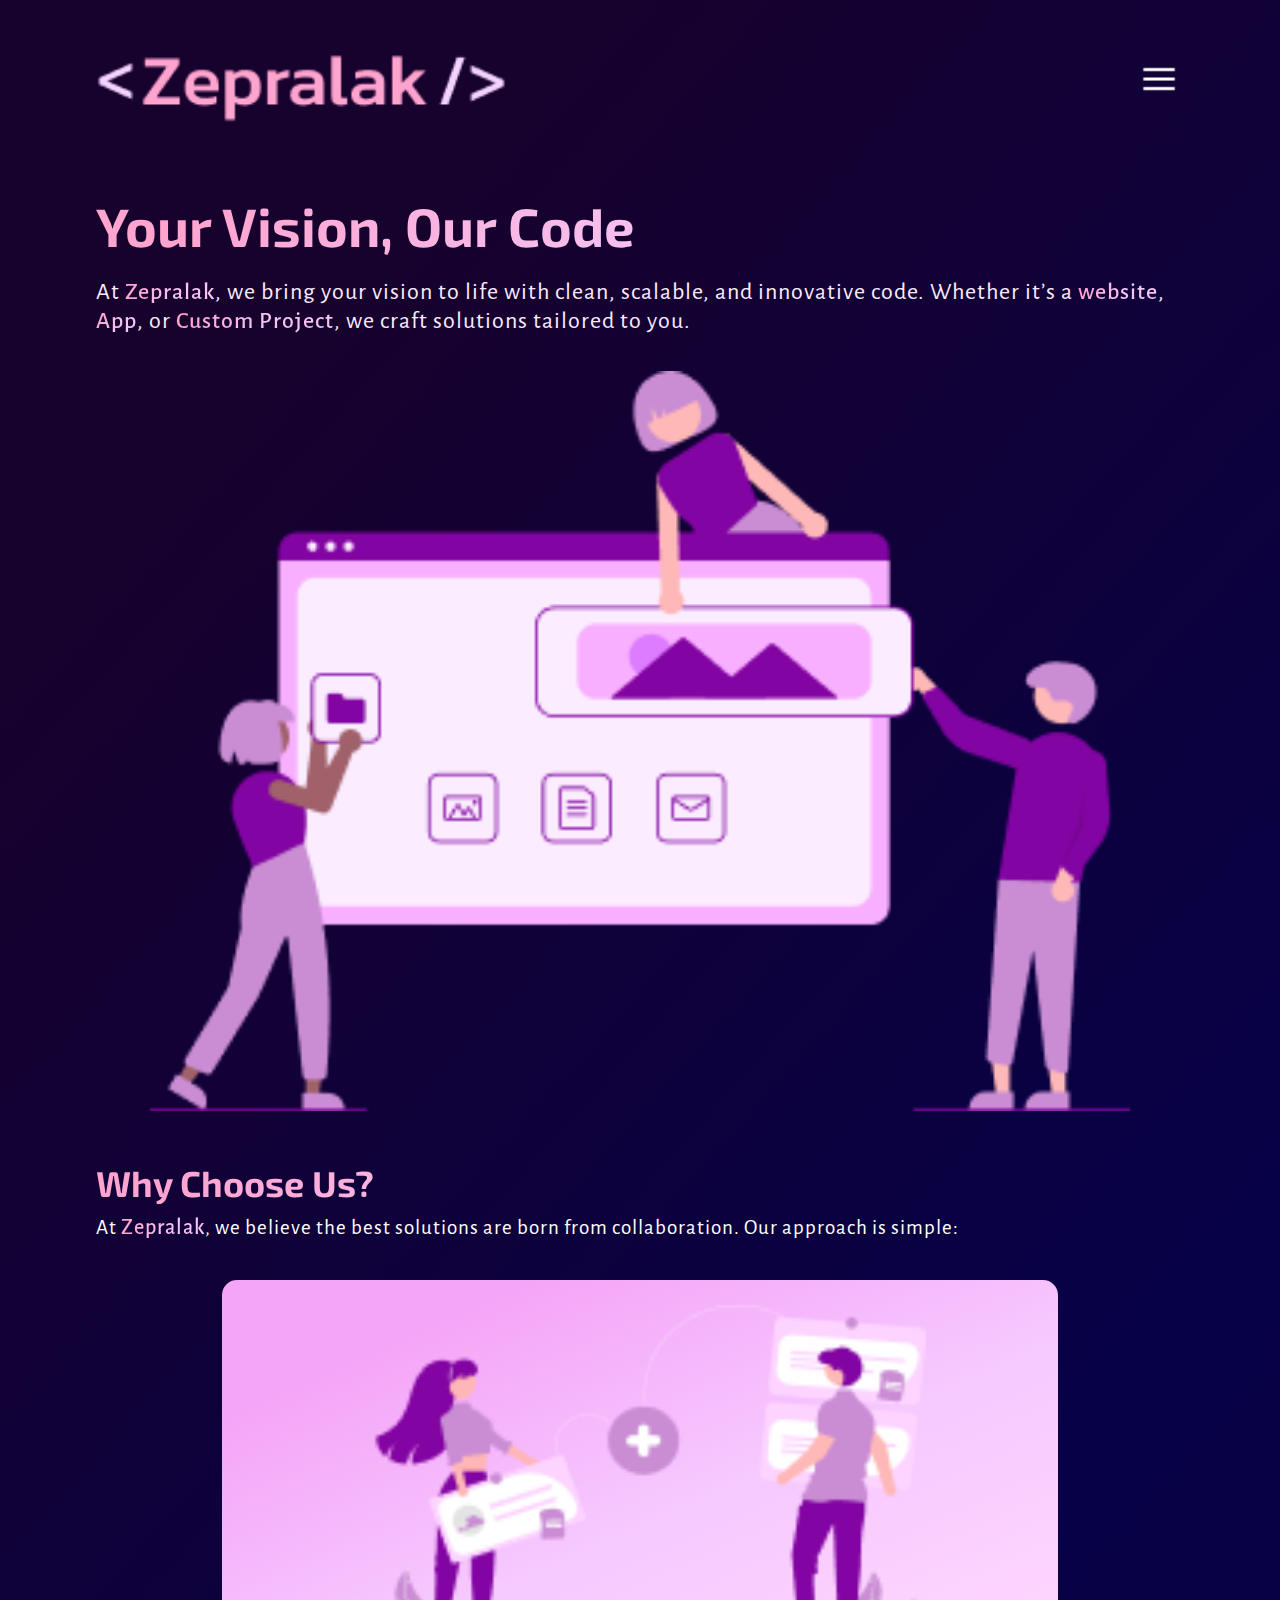
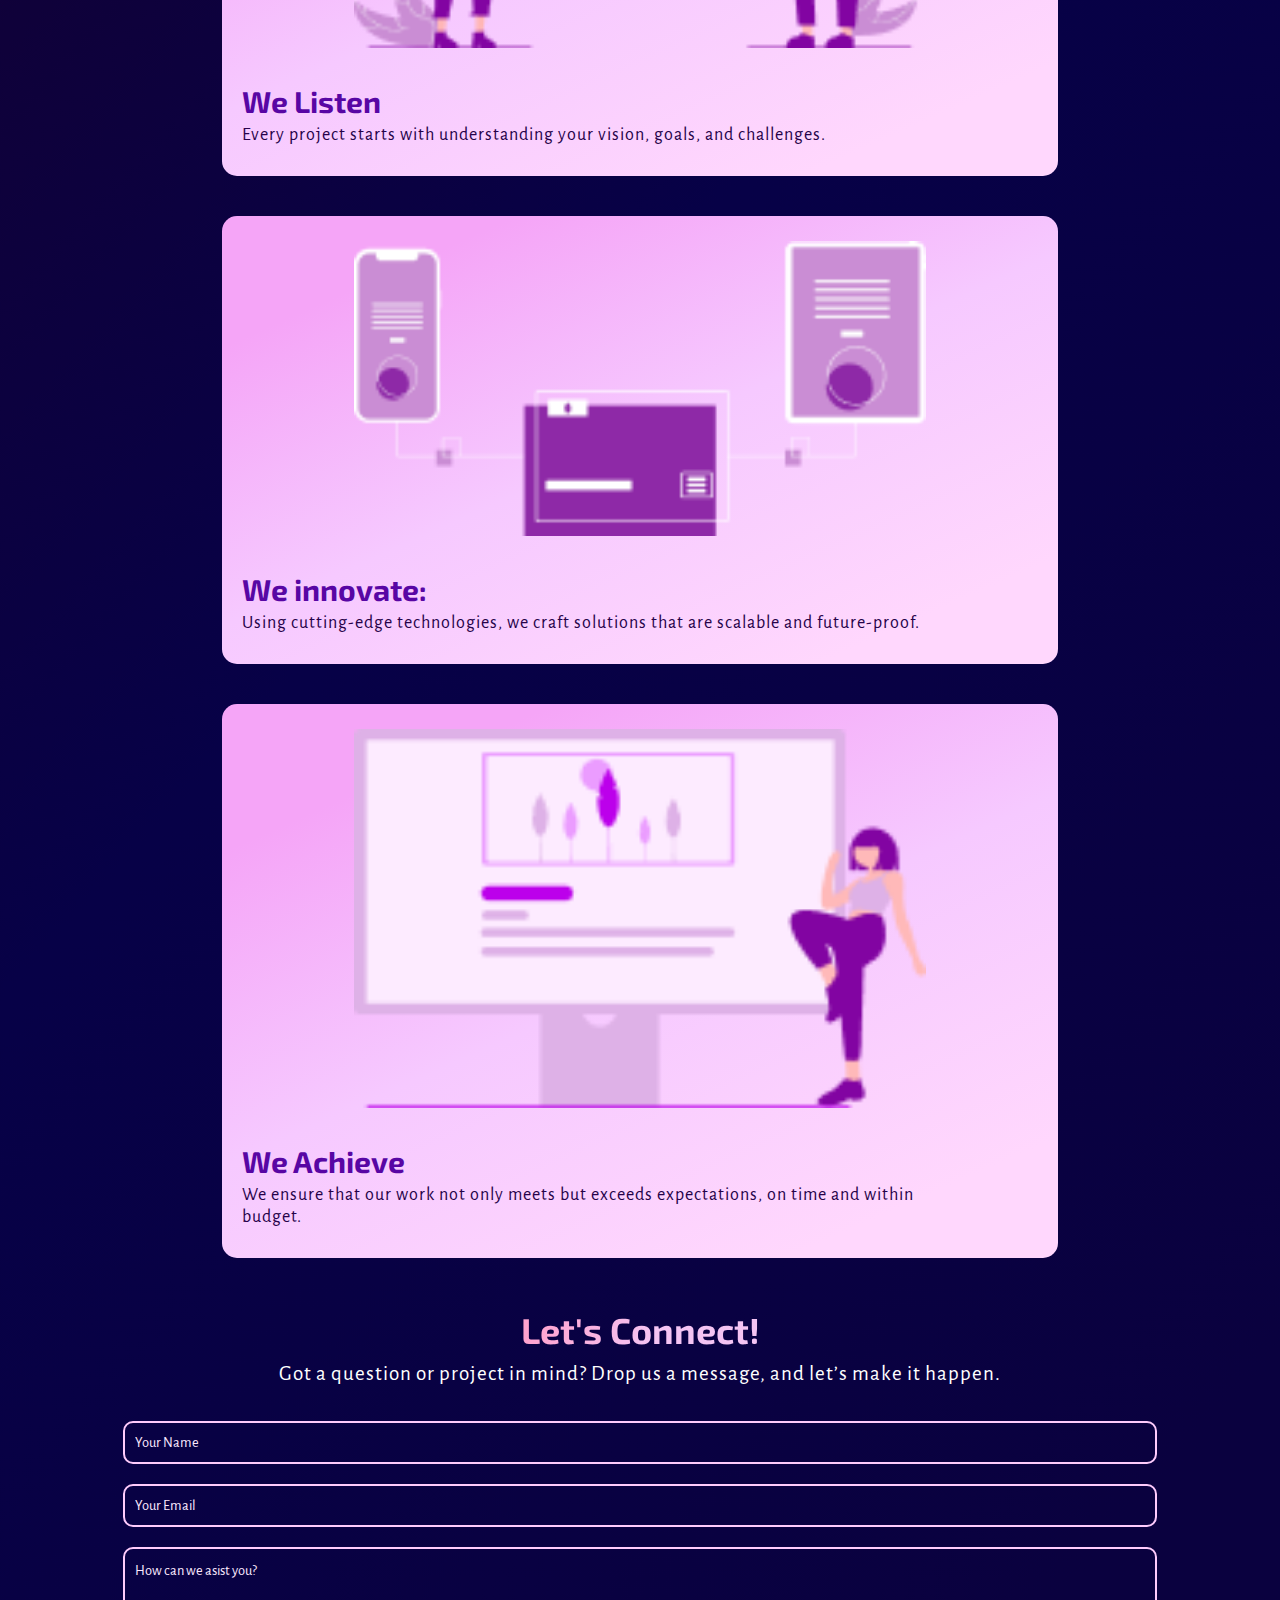
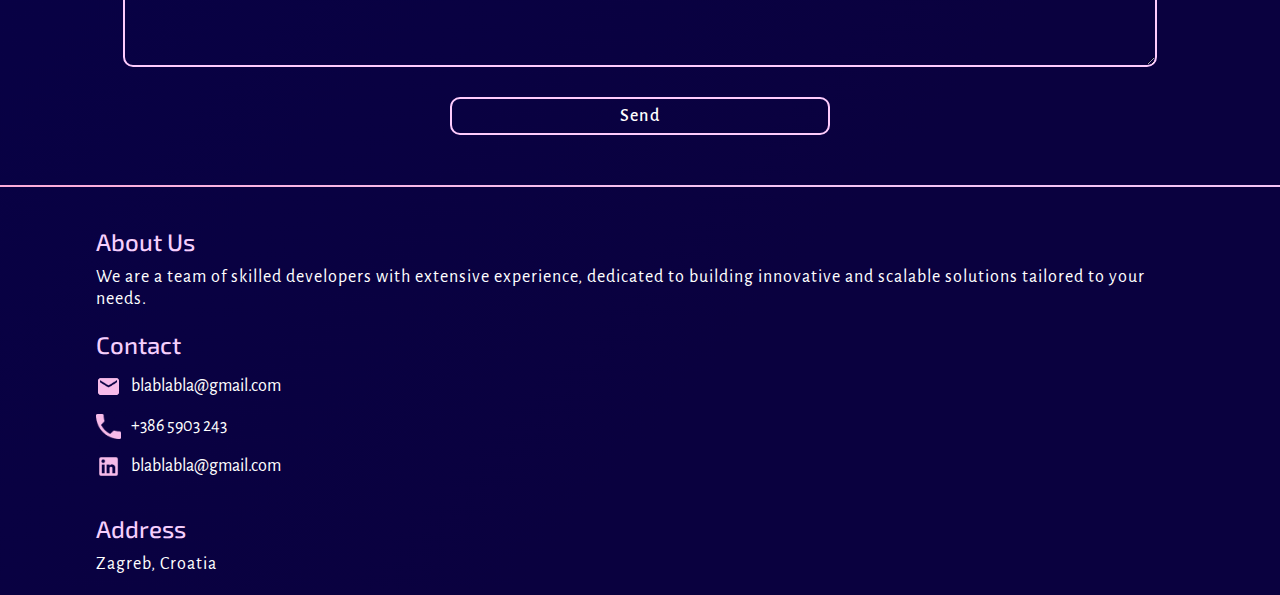
==== index.html @ a65e4dcd "first commit" ====
<html lang="en">
  <head>
    <meta charset="UTF-8" />
    <meta name="viewport" content="width=device-width, initial-scale=1.0" />
    <link rel="preconnect" href="https://fonts.googleapis.com" />
    <link rel="preconnect" href="https://fonts.gstatic.com" crossorigin />
    <link
      href="https://fonts.googleapis.com/css2?family=Alegreya+Sans:ital,wght@0,100;0,300;0,400;0,500;0,700;0,800;0,900;1,100;1,300;1,400;1,500;1,700;1,800;1,900&family=Exo+2:ital,wght@0,100..900;1,100..900&display=swap"
      rel="stylesheet"
    />
    <link rel="stylesheet" href="styles.css" />
    <title>Zepralak</title>
  </head>
  <body>
    <header>
      <nav>
        <div class="smaller-screen-nav">
          <img src="logo/logo.png" alt="" class="logo" />
          <button id="menu-burger-icon">
            <img
              src="Icone/iconamoon_menu-burger-horizontal.png"
              alt="menu icon"
            />
          </button>
        </div>
        <div class="wider-screen-nav" style="display: none">
          <img src="logo/logo.png" alt="logo of the website, word Zepralak" />
          <a href="">Home</a>
          <a href="">Services</a>
          <a href="">About us</a>
          <a href="">Contact</a>
          <button>Contact Us</button>
        </div>
      </nav>
    </header>
    <main>
      <section class="welcome-section">
        <div class="welcome-section-text">
          <h1>Your Vision, Our Code</h1>
          <p>
            At <span class="keyword-zepralak">Zepralak</span>, we bring your
            vision to life with clean, scalable, and innovative code. Whether
            it’s a <span class="welcome-section-keywords">website</span>,
            <span class="welcome-section-keywords">App</span>, or
            <span class="welcome-section-keywords">Custom Project</span>, we
            craft solutions tailored to you.
          </p>
        </div>
        <img
          src="Icone/undraw_building-websites_k2zp 1.png"
          alt="illustration of building website, and collab"
        />
      </section>
      <section class="why-us-wrapper">
        <div class="why-us-intro">
          <h2>Why Choose Us?</h2>
          <p>
            At <span class="keyword-zepralak">Zepralak</span>, we believe the
            best solutions are born from collaboration. Our approach is simple:
          </p>
        </div>
        <div class="why-us-features">
          <img
            src="Icone/undraw_collaborators_rgw4 3.png"
            alt="collaboration illustration"
          />
          <h3>We Listen</h3>
          <p>
            Every project starts with understanding your vision, goals, and
            challenges.
          </p>
        </div>
        <div class="why-us-features">
          <img
            src="Icone/undraw_online-transactions_8chx 2.png"
            alt="collaboration illustration"
          />
          <h3>We innovate:</h3>
          <p>
            Using cutting-edge technologies, we craft solutions that are
            scalable and future-proof.
          </p>
        </div>
        <div class="why-us-features">
          <img
            src="Icone/undraw_personal-website_kz7a 1.png"
            alt="collaboration illustration"
          />
          <h3>We Achieve</h3>
          <p>
            We ensure that our work not only meets but exceeds expectations, on
            time and within budget.
          </p>
        </div>
      </section>
      <section class="contact-form-wrapper">
        <h2>Let's Connect!</h2>
        <p>
          Got a question or project in mind? Drop us a message, and let’s make
          it happen.
        </p>
        <form action="">
          <div class="contact-inputs">
            <input type="text" placeholder="Your Name" />
            <input type="text" placeholder="Your Email" />
          </div>
          <textarea
            name=""
            id=""
            placeholder="How can we asist you?"
          ></textarea>
          <button>Send</button>
        </form>
      </section>
      <hr />
    </main>
    <footer>
      <div class="footer-wrappers">
        <h3 class="footer-title">About Us</h3>
        <p>
          We are a team of skilled developers with extensive experience,
          dedicated to building innovative and scalable solutions tailored to
          your needs.
        </p>
      </div>
      <div class="footer-wrappers">
        <h4 class="footer-title">Contact</h4>
        <div class="contact-footer-wraps">
          <img src="Icone/Email.png" alt="postmail icon" />
          <a href="mailto:windoftrade2910@gmail.com">blablabla@gmail.com</a>
        </div>
        <div class="contact-footer-wraps">
          <img src="Icone/Vector.png" alt="phone icon" />
          <a href="tel:+385955694957">+386 5903 243</a>
        </div>
        <div class="contact-footer-wraps">
          <img src="Icone/mdi_linkedin.png" alt="linkedin icon" />
          <a href="https://villajure.com/">blablabla@gmail.com</a>
        </div>
      </div>
      <div class="footer-wrappers">
        <h4 class="footer-title">Address</h4>
        <p>Zagreb, Croatia</p>
      </div>
    </footer>
  </body>
</html>
---- styles.css ----
:root {
  --font-titles: "Exo 2", serif;
  --font-paragraphs: "Alegreya Sans", serif;
  --color-paragraph: #fceaff;
  --color-lighter-gradient: linear-gradient(
    295deg,
    rgba(244, 196, 243, 1) 44%,
    rgba(255, 163, 207, 1) 92%
  );
  --body-background-gradient: linear-gradient(
    312deg,
    rgba(10, 1, 63, 1) 16%,
    rgba(7, 1, 71, 1) 50%,
    rgba(23, 1, 45, 1) 87%
  );
}

* {
  margin: 0;
  font-size: 12px;
}

body {
  background: var(--body-background-gradient);
  width: 100%;
  min-height: 100%;
  margin: 0;
  font-family: var(--font-paragraphs);
  color: white;
  display: flex;
  flex-direction: column;
  align-items: center;
  justify-content: center;
}

header {
  width: 100%;
  align-items: center;
  justify-content: center;
}

nav {
  width: 100%;
  display: flex;
  flex-direction: row;
  align-items: center;
  justify-content: center;
}

.smaller-screen-nav {
  width: 85%;
  display: flex;
  flex-direction: row;
  align-items: center;
  justify-content: space-between;
  margin: 25px 10px 25px 10px;
}

.logo {
  width: 40%;
  height: auto;
}

#menu-burger-icon {
  background-color: transparent;
  border: none;
  width: 50px;
}

#menu-burger-icon img {
  width: 100%;
  height: 100%;
}

main {
  width: 85%;
  display: flex;
  flex-direction: column;
  align-items: center;
  justify-content: center;
}

.welcome-section {
  width: 100%;
  display: flex;
  flex-direction: column;
  align-items: center;
  justify-content: center;
}

.welcome-section-text {
  margin-block: 15px;
}

h1 {
  font-family: var(--font-titles);
  font-size: 4.5rem;
  background: var(--color-lighter-gradient);
  -webkit-background-clip: text; /* Clip the background to the text */
  -webkit-text-fill-color: transparent; /* Make the text transparent to show the background */
  background-clip: text; /* Fallback for non-webkit browsers */
  margin-block: 20px;
}

p {
  font-family: var(--font-paragraphs);
  letter-spacing: 1px;
  font-size: 1.75rem;
  color: var(--font-paragraphs);
}

.welcome-section-text p {
  font-size: 2rem;
  color: var(--color-paragraph);
}

.keyword-zepralak,
.welcome-section-keywords {
  font-size: 2rem;
  background: var(--color-lighter-gradient);
  -webkit-background-clip: text; /* Clip the background to the text */
  -webkit-text-fill-color: transparent; /* Make the text transparent to show the background */
  background-clip: text; /* Fallback for non-webkit browsers */
  font-family: var(--font-paragraphs);
  font-weight: 500;
}

.welcome-section img {
  width: 90%;
  height: auto;
  margin-block: 20px;
}

.why-us-wrapper {
  display: flex;
  flex-direction: column;
  align-items: center;
  justify-content: center;
  width: 100%;
}

.why-us-intro {
  align-self: flex-start;
  display: flex;
  flex-direction: column;
  width: 85%;
  margin-block: 20px;
}

.why-us-intro h2 {
  font-size: 3rem;
  font-family: var(--font-titles);
  background: var(--color-lighter-gradient);
  -webkit-background-clip: text;
  -webkit-text-fill-color: transparent;
  background-clip: text;
  margin-block: 10px;
}

.why-us-intro p {
  font-size: 1.75rem;
}

.why-us-intro .keyword-zepralak {
  font-size: 1.85rem;
  font-weight: 500px;
}

.why-us-features {
  width: 75%;
  display: flex;
  flex-direction: column;
  background: linear-gradient(
    156deg,
    rgba(245, 165, 247, 1) 16%,
    rgba(246, 201, 255, 1) 50%,
    rgba(255, 215, 253, 1) 87%
  );
  margin-block: 20px;
  padding: 10px;
  border-radius: 15px;
}

.why-us-features img {
  align-self: center;
  width: 70%;
  height: auto;
  margin-block: 15px;
}

.why-us-features h3 {
  font-size: 2.5rem;
  margin-top: 20px;
  margin-bottom: 5px;
  color: rgb(88, 6, 164);
  font-family: var(--font-titles);
  width: 80%;
  margin-left: 10px;
  margin-right: 10px;
}

.why-us-features p {
  color: rgb(39, 2, 74);
  margin-bottom: 20px;
  width: 85%;
  margin-left: 10px;
  margin-right: 10px;
  font-size: 1.5rem;
}

.contact-form-wrapper {
  width: 100%;
  display: flex;
  flex-direction: column;
  align-items: center;
  justify-content: center;
  margin-block: 20px;
  text-align: center;
}

form {
  width: 100%;
  display: flex;
  flex-direction: column;
  align-items: center;
  justify-content: center;
  margin-block: 10px;
}

.contact-form-wrapper h2 {
  font-size: 3rem;
  font-family: var(--font-titles);
  background: var(--color-lighter-gradient);
  -webkit-background-clip: text;
  -webkit-text-fill-color: transparent;
  background-clip: text;
  margin-block: 10px;
}

.contact-form-wrapper p {
  margin-bottom: 15px;
}

.contact-inputs {
  width: 100%;
  display: flex;
  flex-direction: column;
  align-items: center;
  justify-content: center;
}

textarea {
  margin-top: 10px;

  height: 120px;
  margin-bottom: 30px;
}

input {
  margin-block: 10px;
}

textarea,
input {
  border-radius: 10px;
  background: transparent;
  border: none;
  border: 2.5px solid rgb(254, 203, 252);
  color: var(--color-paragraph);
  width: 95%;
  padding: 12.5px 10px;
  font-family: var(--font-paragraphs);
}

textarea::placeholder,
input::placeholder {
  color: var(--color-paragraph);
  font-family: var(--font-paragraphs);
  font-size: 1.2rem;
}

form button {
  width: 35%;
  height: 37.5px;
  font-size: 1.5rem;
  font-family: var(--font-paragraphs);
  font-weight: 500;
  border-radius: 10px;
  border: none;
  background: transparent;
  color: var(--font-paragraphs);
  border: 2px solid rgb(254, 203, 252);
  letter-spacing: 1.2px;
  margin-bottom: 20px;
}

hr {
  width: 200%;
  height: 2px;
  background: var(--color-lighter-gradient);
  border: none;
}

footer {
  width: 85%;
  margin-block: 20px;
  display: flex;
  flex-direction: column;
}

.footer-title {
  font-size: 2rem;
  font-family: var(--font-titles);
  font-weight: 500;
  margin-top: 20px;
  margin-bottom: 10px;
  color: #f6cffd;
}

.contact-footer-wraps {
  display: flex;
  flex-direction: row;
  align-items: center;
  justify-content: center;
  justify-self: flex-start;
  margin-block: 15px;
}

.contact-footer-wraps img {
  height: 25px;
  width: auto;
  margin-right: 10px;
}

.contact-footer-wraps a {
  font-family: var(--font-paragraphs);
  color: white;
  font-size: 1.5rem;
  text-decoration: none;
}

.footer-wrappers p {
  font-size: 1.5rem;
}
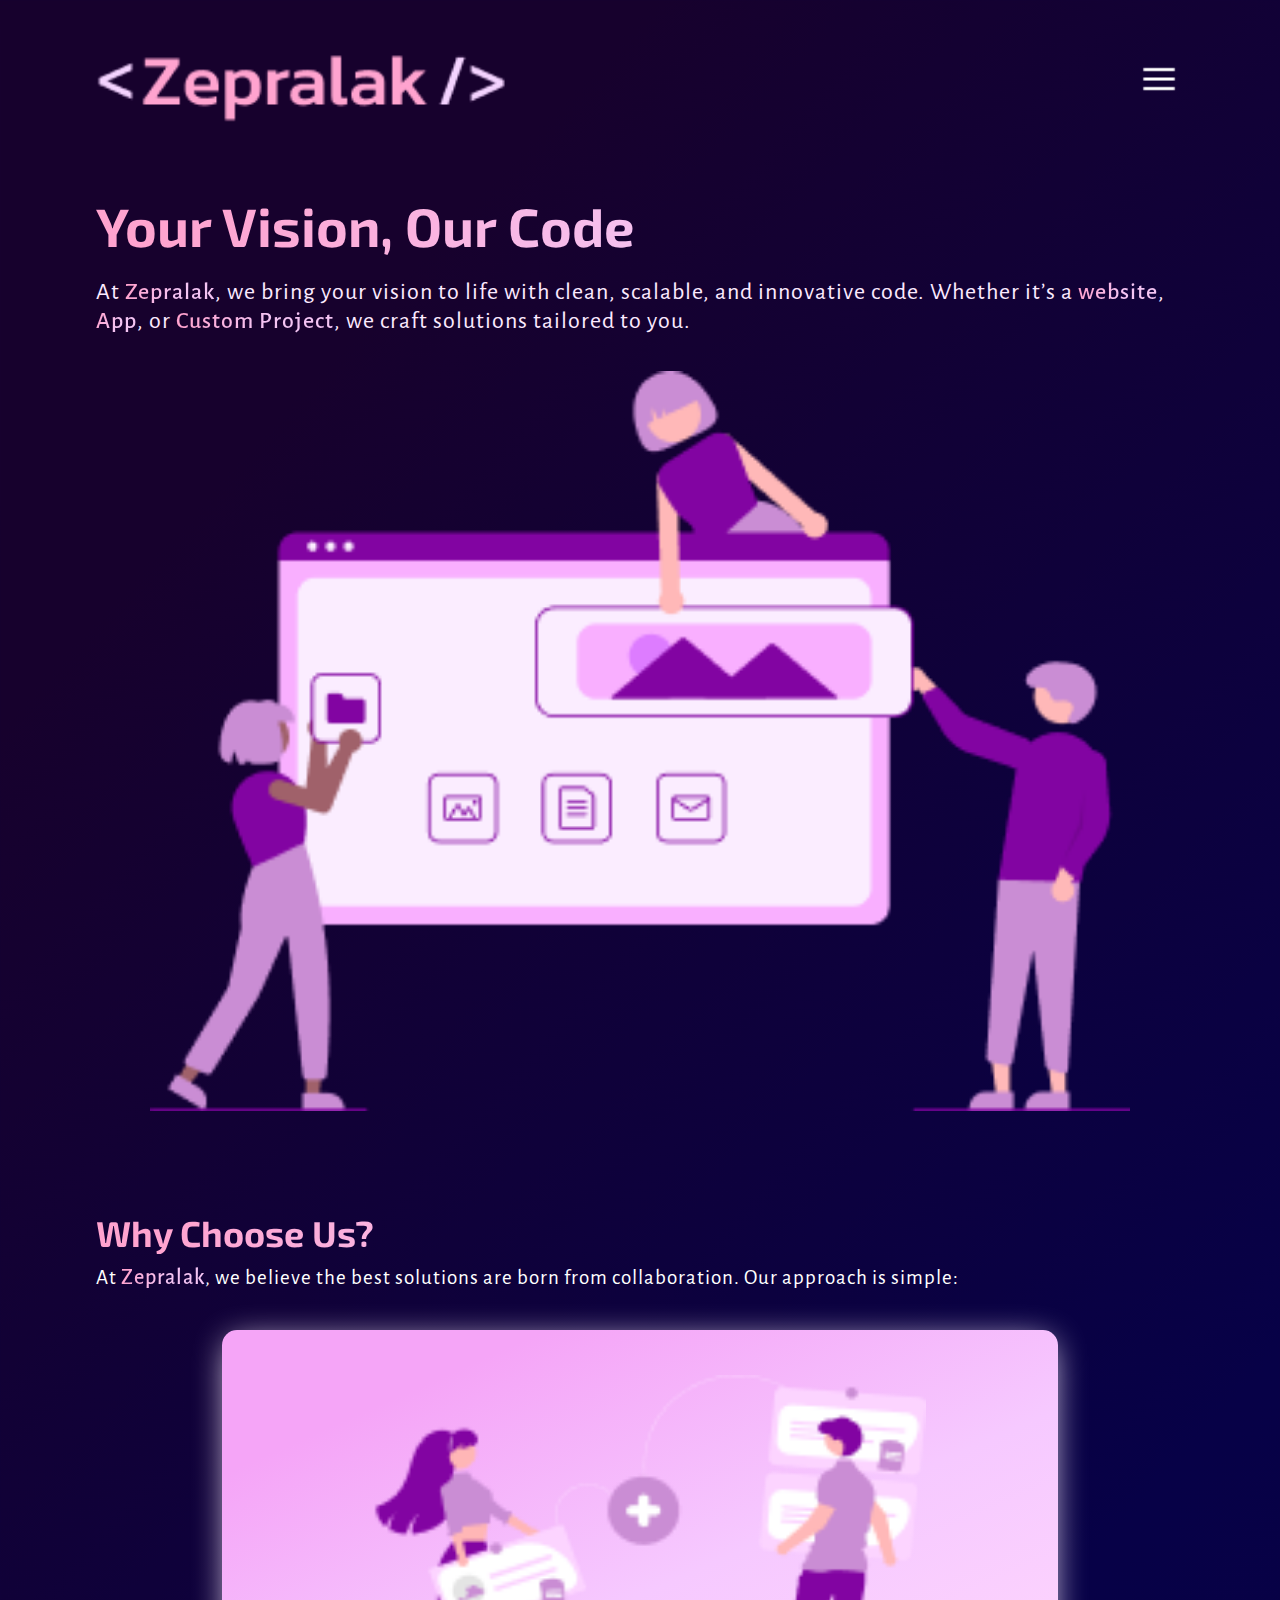
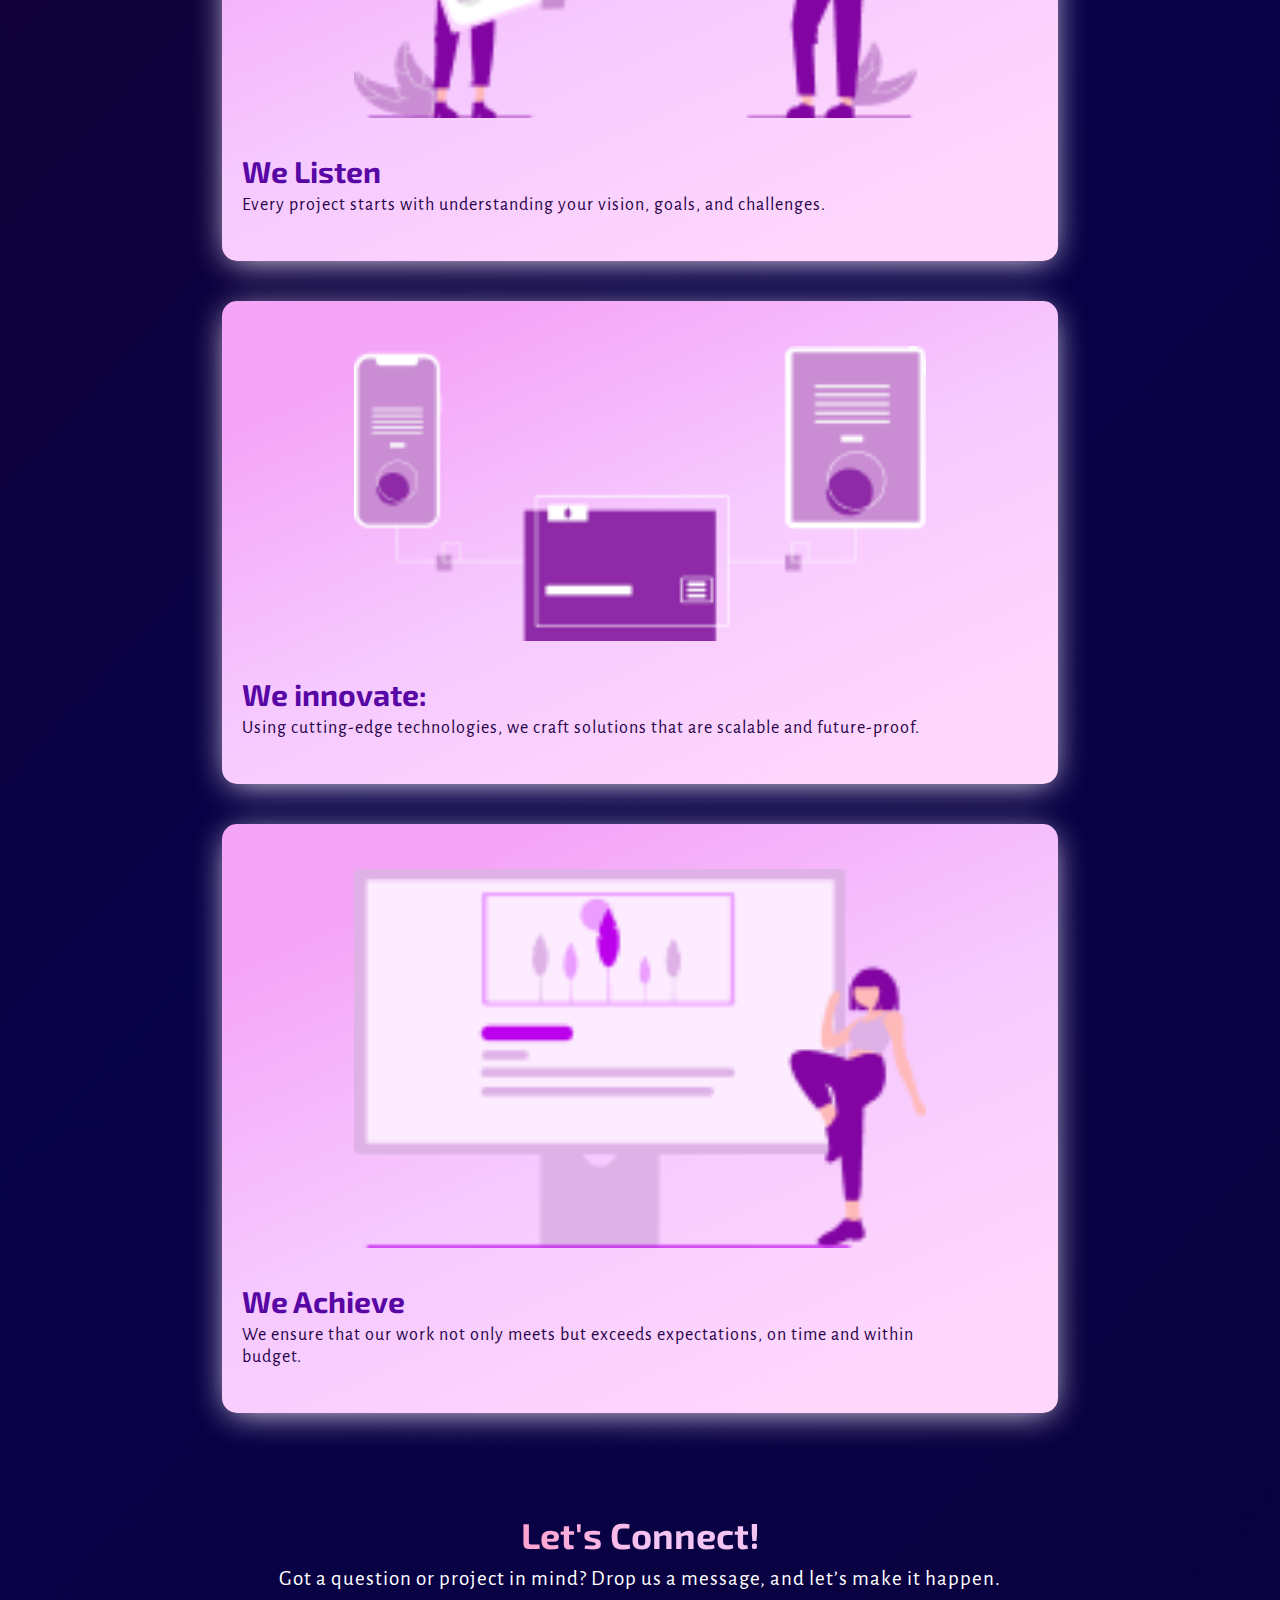
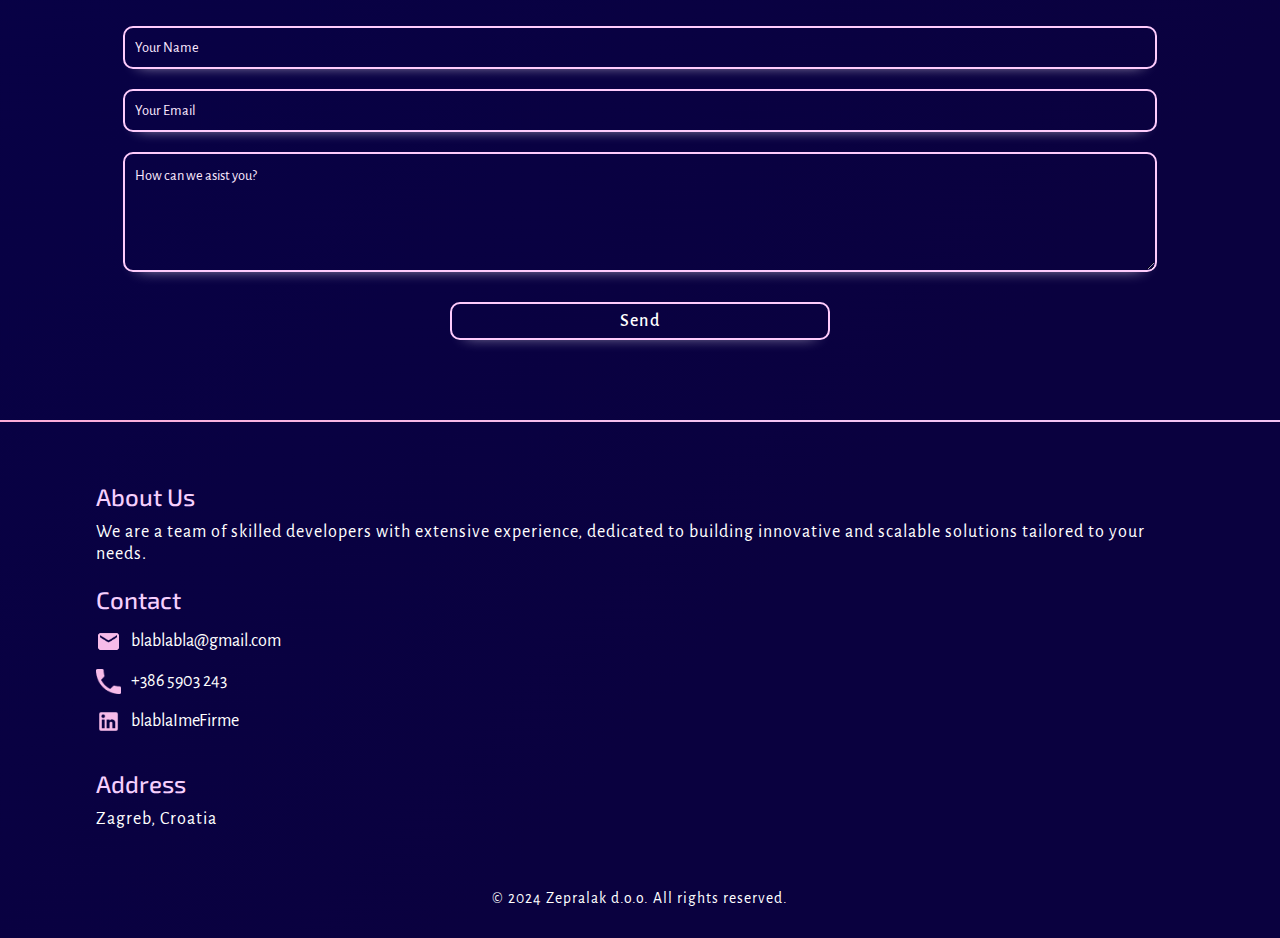
==== commit 6fe3eeb1: "adding the shadows" ====
--- a/index.html
+++ b/index.html
@@ -109,7 +109,7 @@
             id=""
             placeholder="How can we asist you?"
           ></textarea>
-          <button>Send</button>
+          <button id="form-button">Send</button>
         </form>
       </section>
       <hr />
@@ -135,13 +135,15 @@
         </div>
         <div class="contact-footer-wraps">
           <img src="Icone/mdi_linkedin.png" alt="linkedin icon" />
-          <a href="https://villajure.com/">blablabla@gmail.com</a>
+          <a href="https://villajure.com/">blablaImeFirme</a>
         </div>
       </div>
       <div class="footer-wrappers">
         <h4 class="footer-title">Address</h4>
         <p>Zagreb, Croatia</p>
       </div>
+
+      <p id="copyright">&copy; 2024 Zepralak d.o.o. All rights reserved.</p>
     </footer>
   </body>
 </html>
--- a/styles.css
+++ b/styles.css
@@ -86,6 +86,7 @@
   flex-direction: column;
   align-items: center;
   justify-content: center;
+  margin-bottom: 50px;
 }
 
 .welcome-section-text {
@@ -137,6 +138,7 @@
   align-items: center;
   justify-content: center;
   width: 100%;
+  margin-bottom: 50px;
 }
 
 .why-us-intro {
@@ -179,6 +181,7 @@
   margin-block: 20px;
   padding: 10px;
   border-radius: 15px;
+  box-shadow: 0px 5px 34px -7px rgba(255, 242, 255, 1);
 }
 
 .why-us-features img {
@@ -186,6 +189,7 @@
   width: 70%;
   height: auto;
   margin-block: 15px;
+  margin-top: 35px;
 }
 
 .why-us-features h3 {
@@ -201,7 +205,7 @@
 
 .why-us-features p {
   color: rgb(39, 2, 74);
-  margin-bottom: 20px;
+  margin-bottom: 35px;
   width: 85%;
   margin-left: 10px;
   margin-right: 10px;
@@ -216,6 +220,7 @@
   justify-content: center;
   margin-block: 20px;
   text-align: center;
+  margin-bottom: 50px;
 }
 
 form {
@@ -270,6 +275,7 @@
   width: 95%;
   padding: 12.5px 10px;
   font-family: var(--font-paragraphs);
+  box-shadow: 0px 10px 15px -15px rgba(255, 245, 255, 1);
 }
 
 textarea::placeholder,
@@ -279,7 +285,7 @@
   font-size: 1.2rem;
 }
 
-form button {
+#form-button {
   width: 35%;
   height: 37.5px;
   font-size: 1.5rem;
@@ -292,6 +298,13 @@
   border: 2px solid rgb(254, 203, 252);
   letter-spacing: 1.2px;
   margin-bottom: 20px;
+  box-shadow: 0px 10px 15px -15px rgba(255, 245, 255, 1);
+  transition: transform 0.3s ease;
+  cursor: pointer;
+}
+
+#form-button:hover {
+  transform: scale(1.1);
 }
 
 hr {
@@ -303,9 +316,9 @@
 
 footer {
   width: 85%;
-  margin-block: 20px;
-  display: flex;
-  flex-direction: column;
+  display: flex;
+  flex-direction: column;
+  margin-top: 40px;
 }
 
 .footer-title {
@@ -339,6 +352,17 @@
   text-decoration: none;
 }
 
+.footer-wrappers:nth-of-type(3) {
+  margin-bottom: 40px;
+}
+
 .footer-wrappers p {
   font-size: 1.5rem;
 }
+
+#copyright {
+  font-size: 1.3rem;
+  margin-block: 20px;
+  align-self: center;
+  margin-bottom: 30px;
+}
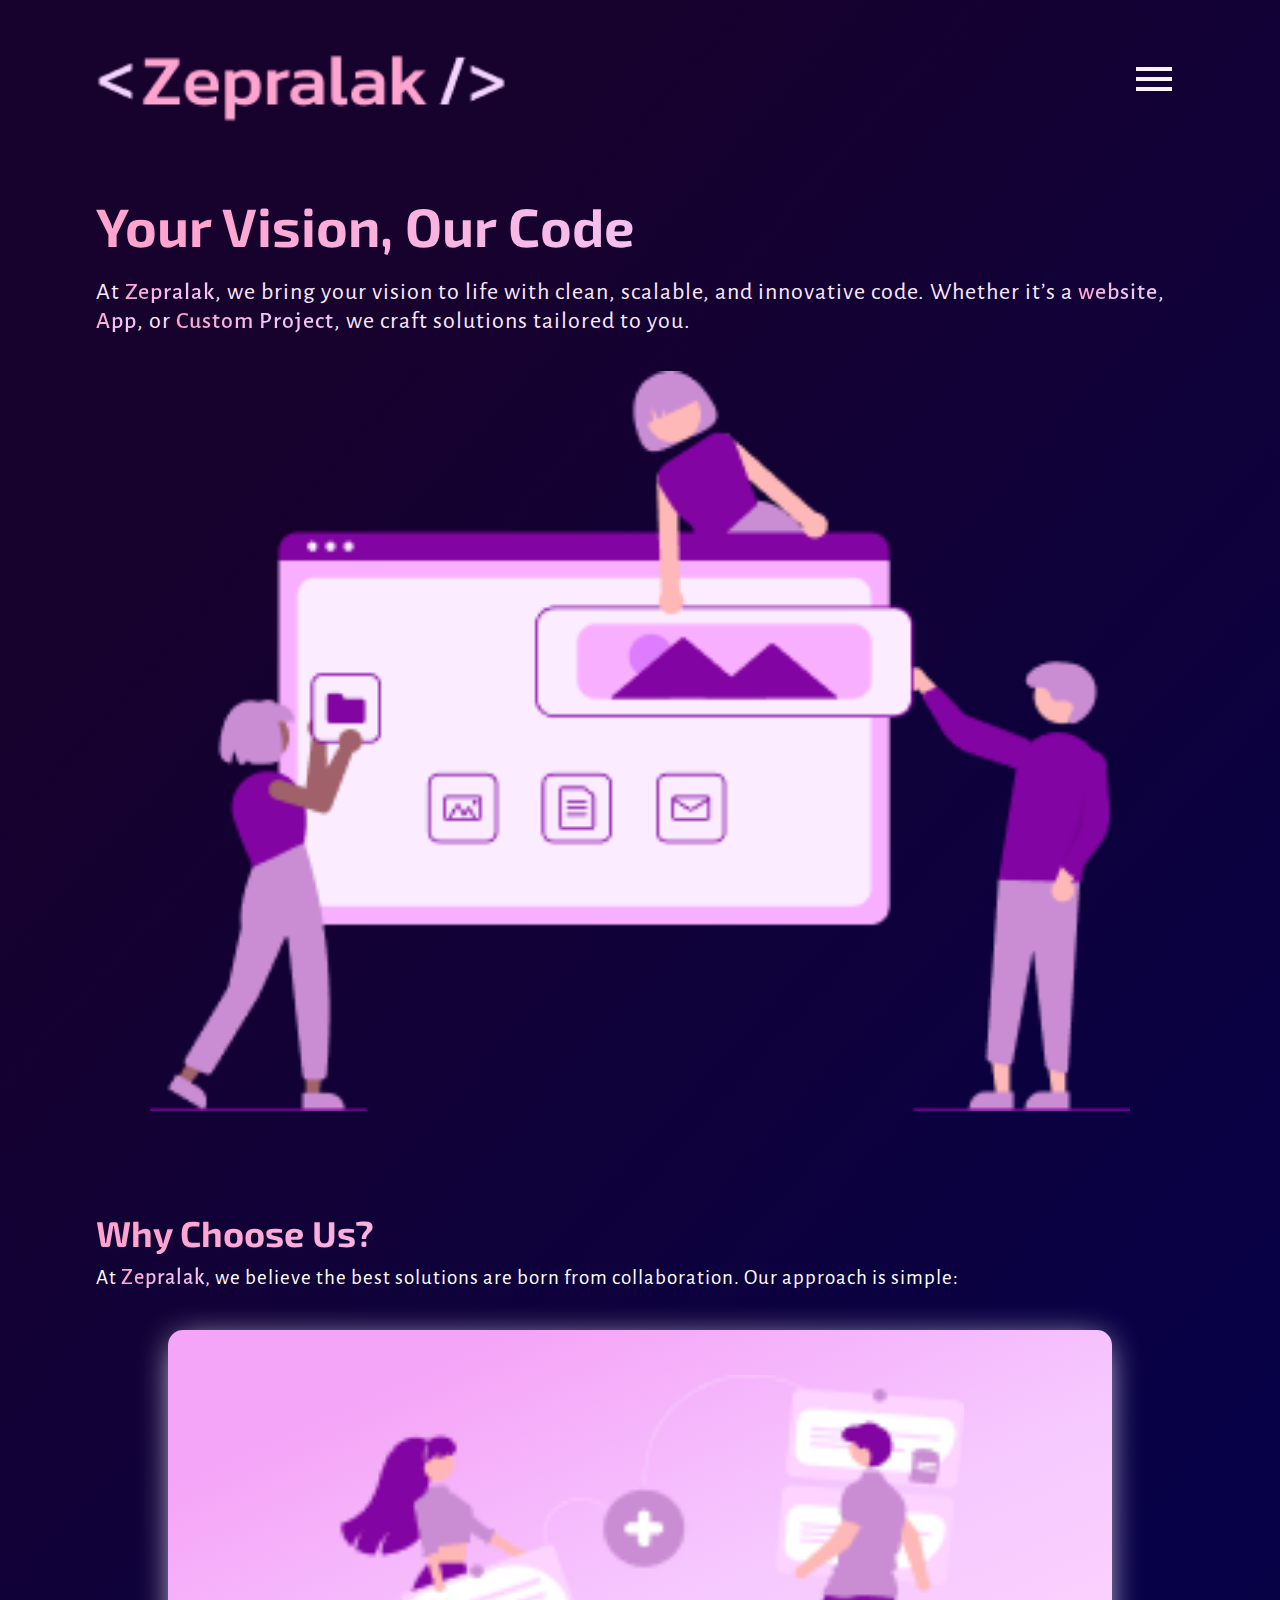
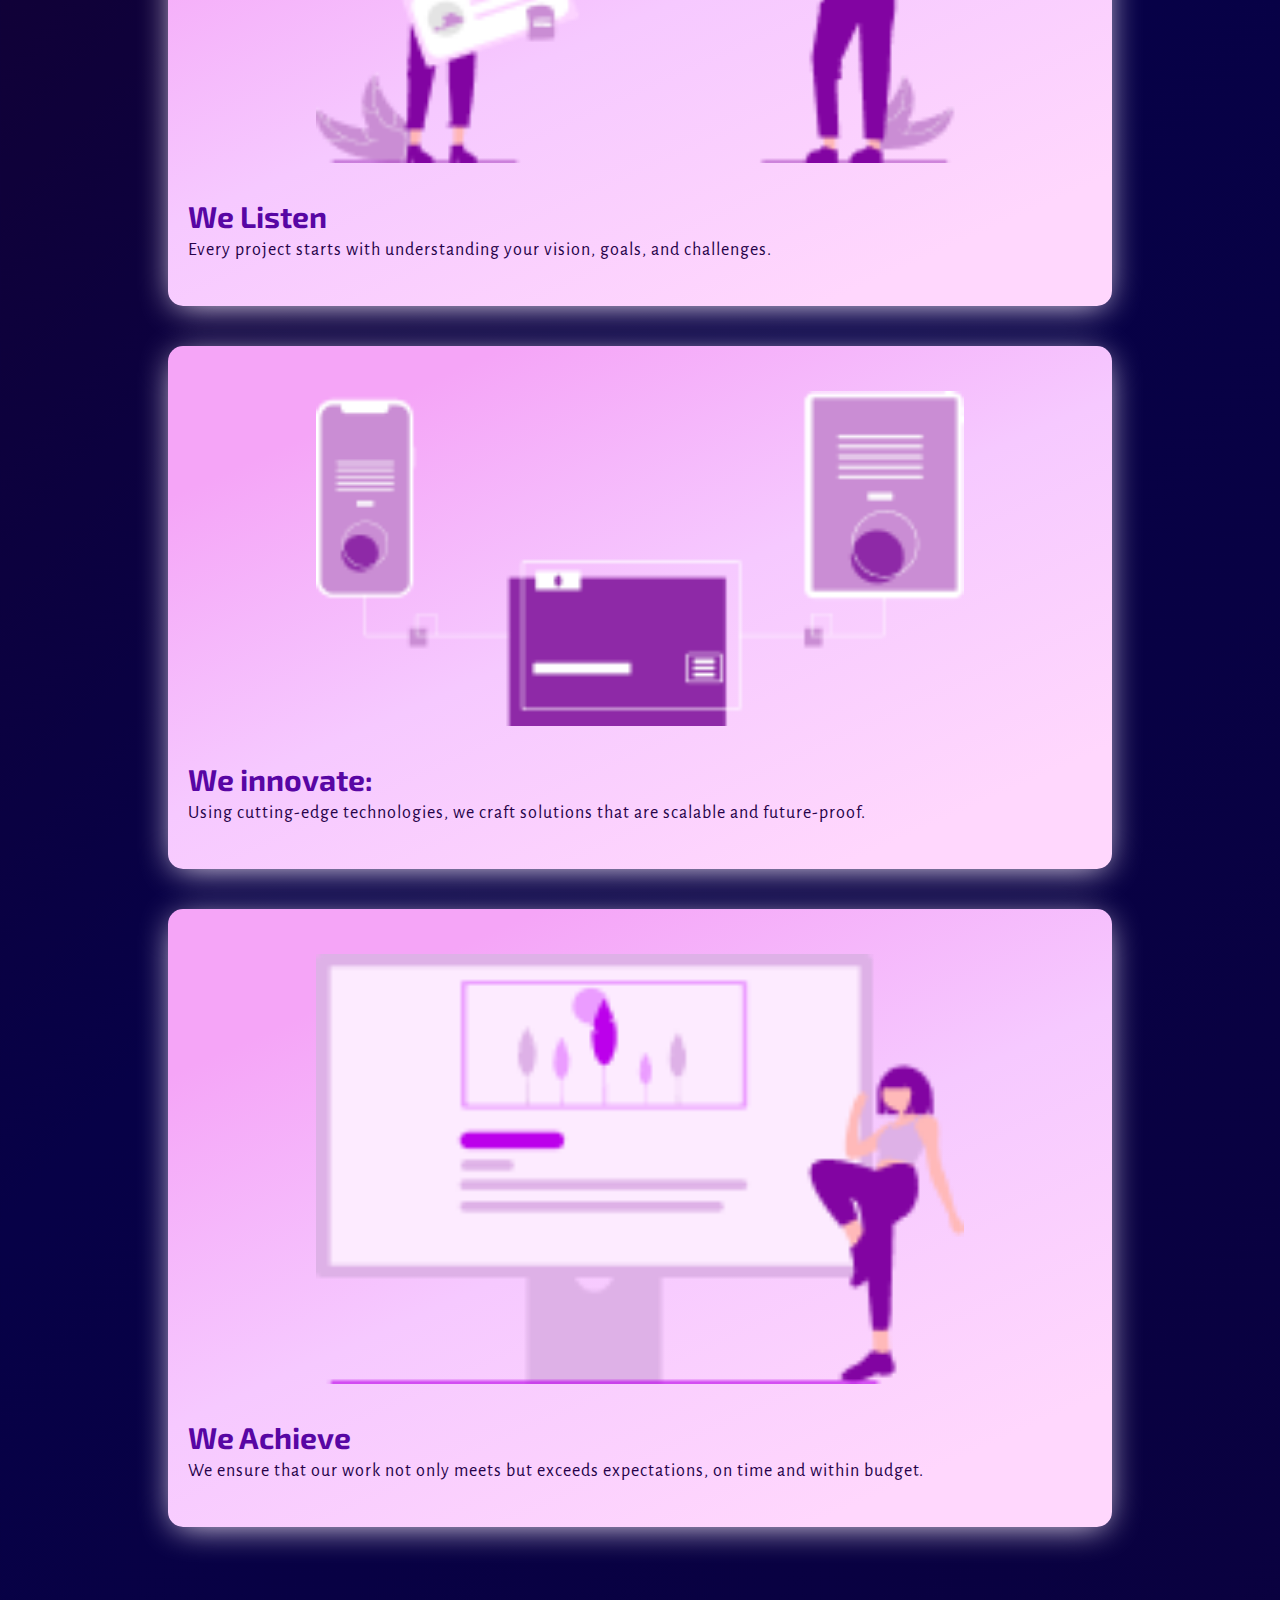
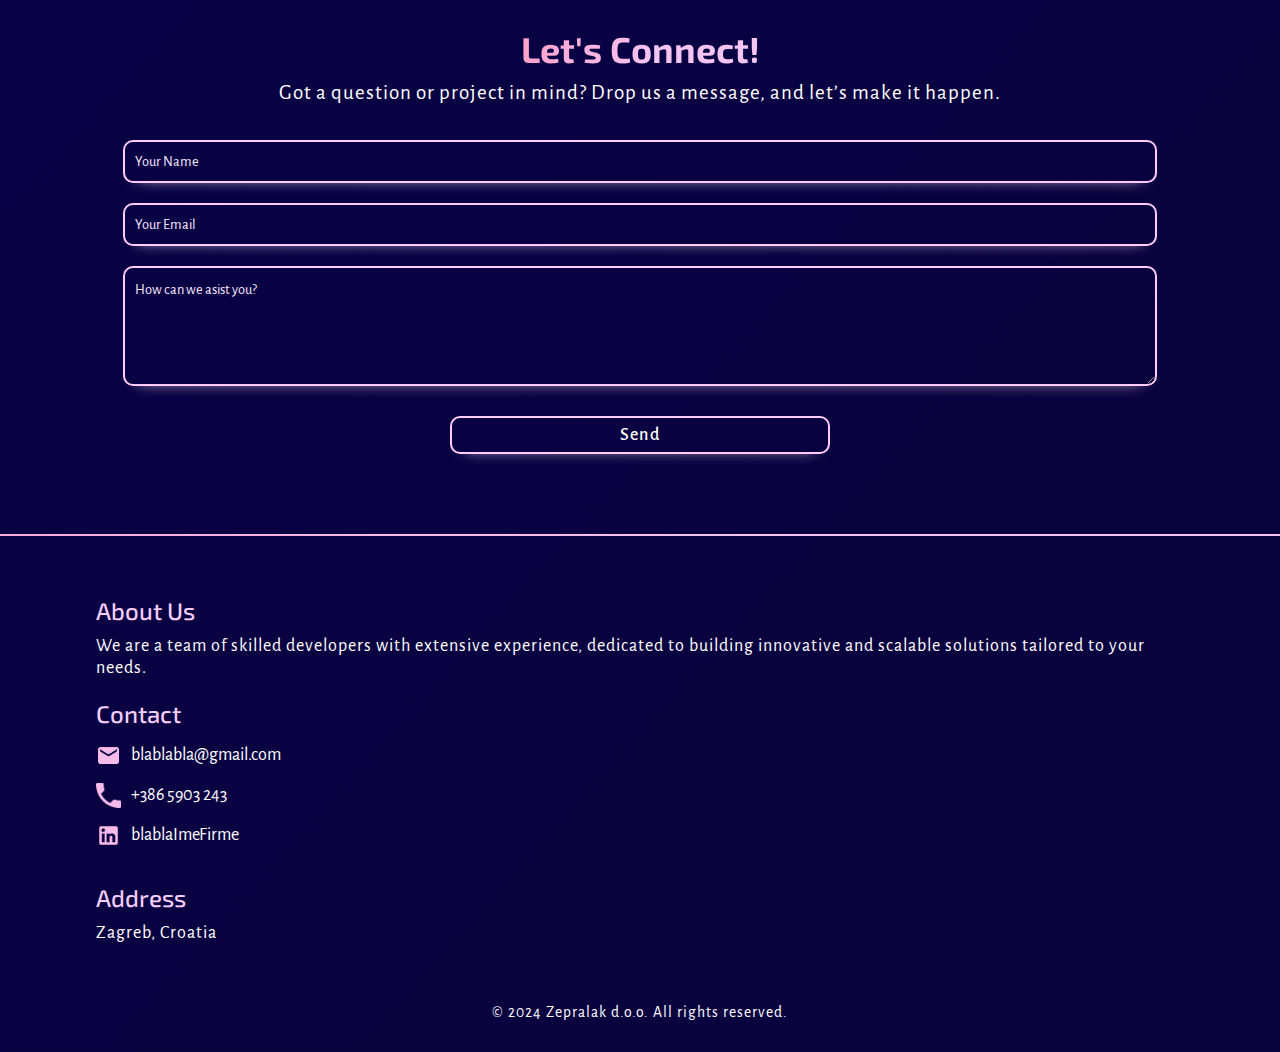
==== commit ee51ba1f: "toogle functiopnality for the mobile menu" ====
--- a/index.html
+++ b/index.html
@@ -17,11 +17,17 @@
         <div class="smaller-screen-nav">
           <img src="logo/logo.png" alt="" class="logo" />
           <button id="menu-burger-icon">
-            <img
-              src="Icone/iconamoon_menu-burger-horizontal.png"
-              alt="menu icon"
-            />
+            <img src="Icone/MenuFinale.png" alt="menu icon" />
           </button>
+          <div class="opened-menu">
+            <button id="close-button">
+              <img src="Icone/CloseIconFinale.png" alt="close icon" />
+            </button>
+            <a href="">Home</a>
+            <a href="">Services</a>
+            <a href="">About Us</a>
+            <a href="">Contact</a>
+          </div>
         </div>
         <div class="wider-screen-nav" style="display: none">
           <img src="logo/logo.png" alt="logo of the website, word Zepralak" />
@@ -145,5 +151,6 @@
 
       <p id="copyright">&copy; 2024 Zepralak d.o.o. All rights reserved.</p>
     </footer>
+    <script src="script.js"></script>
   </body>
 </html>
--- a/styles.css
+++ b/styles.css
@@ -31,6 +31,7 @@
   flex-direction: column;
   align-items: center;
   justify-content: center;
+  overflow-x: hidden;
 }
 
 header {
@@ -64,12 +65,72 @@
 #menu-burger-icon {
   background-color: transparent;
   border: none;
-  width: 50px;
+  width: 60px;
 }
 
 #menu-burger-icon img {
   width: 100%;
   height: 100%;
+}
+
+#close-button {
+  background-color: transparent;
+  border: none;
+  width: 60px;
+  align-self: flex-end;
+  margin-top: 30px;
+  margin-right: 30px;
+  transition: transform 0.3s ease;
+  cursor: pointer;
+}
+
+#close-button:hover,
+.opened-menu a:hover {
+  transform: scale(1.1);
+}
+
+#close-button img {
+  width: 100%;
+  height: 100%;
+}
+
+.opened-menu {
+  position: fixed;
+  top: 0;
+  right: 0;
+  width: 80%;
+  height: 55%;
+  background: var(--color-lighter-gradient);
+  display: none;
+  flex-direction: column;
+  align-items: center;
+  justify-content: center;
+  z-index: 1000;
+  border-bottom-left-radius: 10px;
+}
+
+.opened-menu.active {
+  display: flex;
+  flex-direction: column;
+  align-items: center;
+  justify-content: flex-start;
+}
+
+.opened-menu a {
+  font-family: var(--font-titles);
+  font-size: 2.5rem;
+  font-weight: 600;
+  margin-block: 20px;
+  color: white;
+  text-decoration: none;
+  color: rgb(24, 1, 31);
+  transition: transform 0.3s ease;
+}
+
+.opened-menu a {
+  font-family: var(--font-titles);
+  font-size: 2.5rem;
+  margin-block: 20px;
 }
 
 main {
@@ -97,9 +158,9 @@
   font-family: var(--font-titles);
   font-size: 4.5rem;
   background: var(--color-lighter-gradient);
-  -webkit-background-clip: text; /* Clip the background to the text */
-  -webkit-text-fill-color: transparent; /* Make the text transparent to show the background */
-  background-clip: text; /* Fallback for non-webkit browsers */
+  -webkit-background-clip: text;
+  -webkit-text-fill-color: transparent;
+  background-clip: text;
   margin-block: 20px;
 }
 
@@ -119,9 +180,9 @@
 .welcome-section-keywords {
   font-size: 2rem;
   background: var(--color-lighter-gradient);
-  -webkit-background-clip: text; /* Clip the background to the text */
-  -webkit-text-fill-color: transparent; /* Make the text transparent to show the background */
-  background-clip: text; /* Fallback for non-webkit browsers */
+  -webkit-background-clip: text;
+  -webkit-text-fill-color: transparent;
+  background-clip: text;
   font-family: var(--font-paragraphs);
   font-weight: 500;
 }
@@ -169,7 +230,7 @@
 }
 
 .why-us-features {
-  width: 75%;
+  width: 85%;
   display: flex;
   flex-direction: column;
   background: linear-gradient(
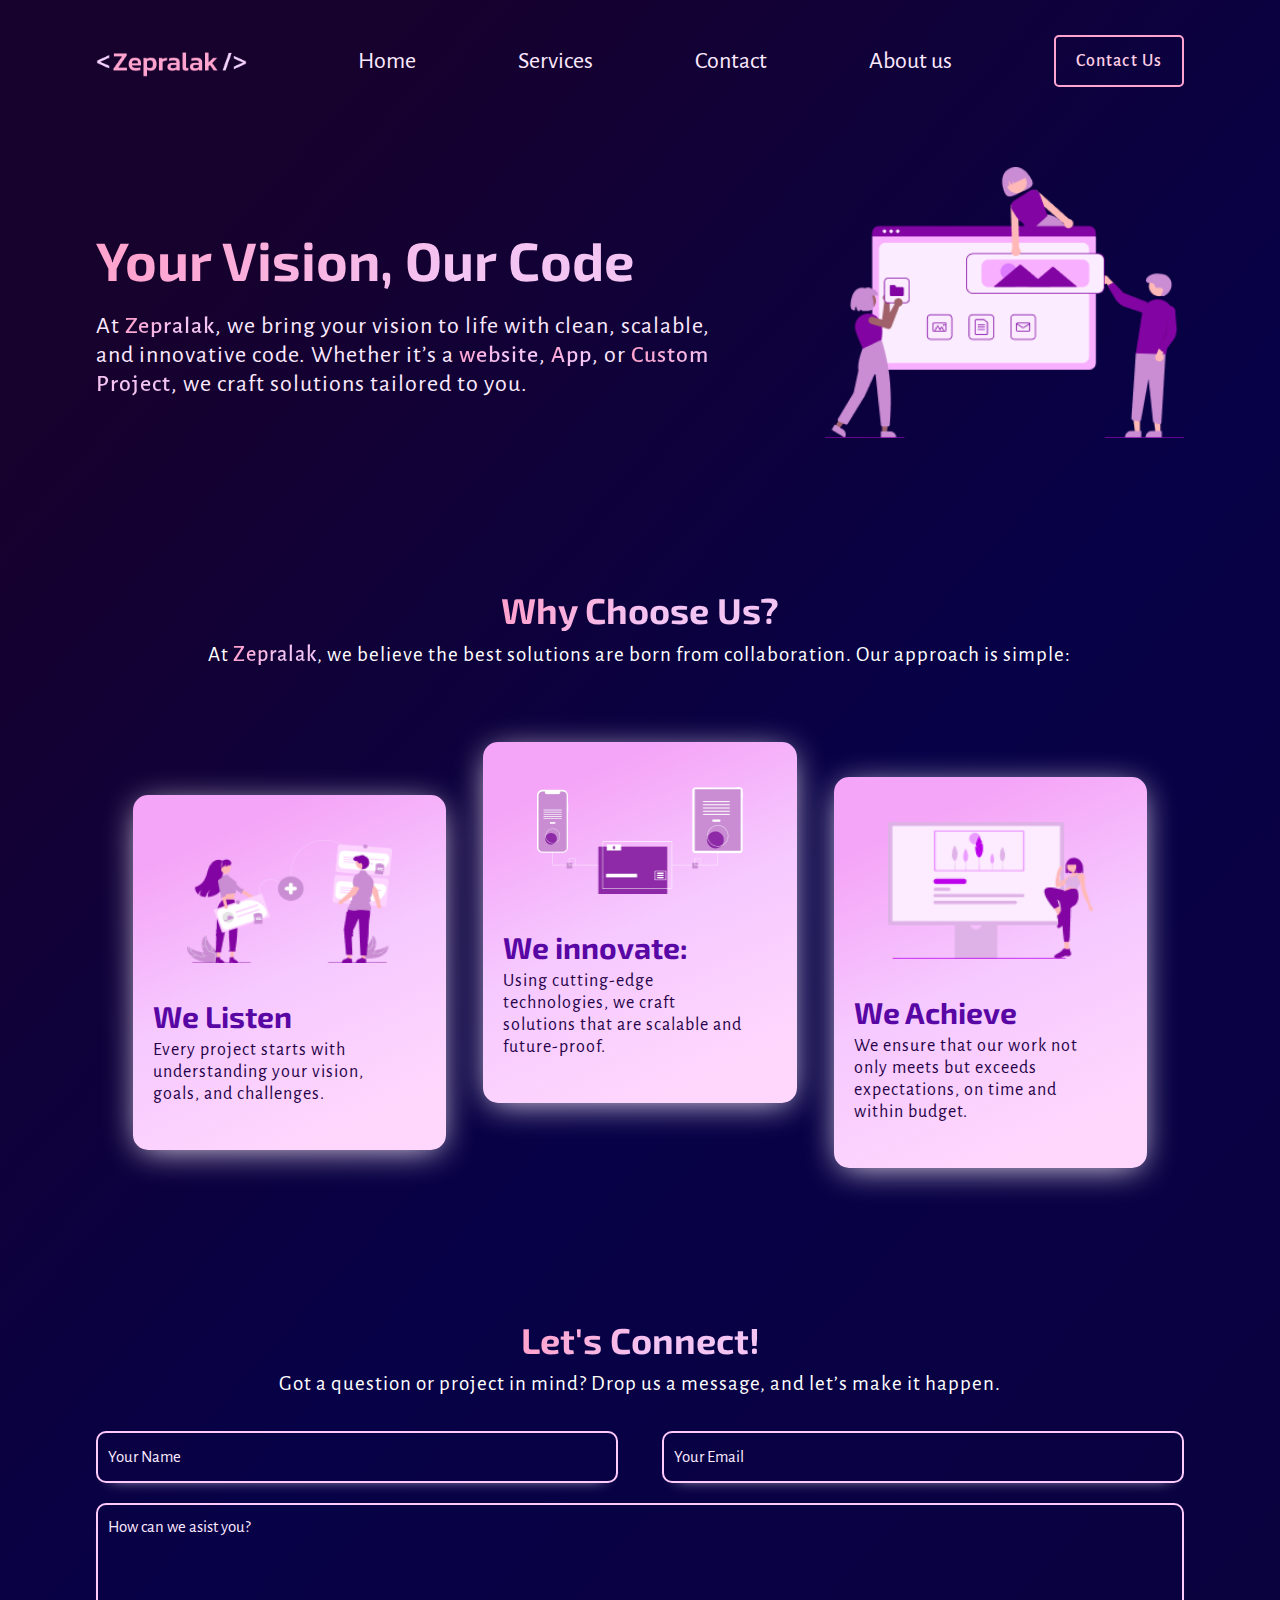
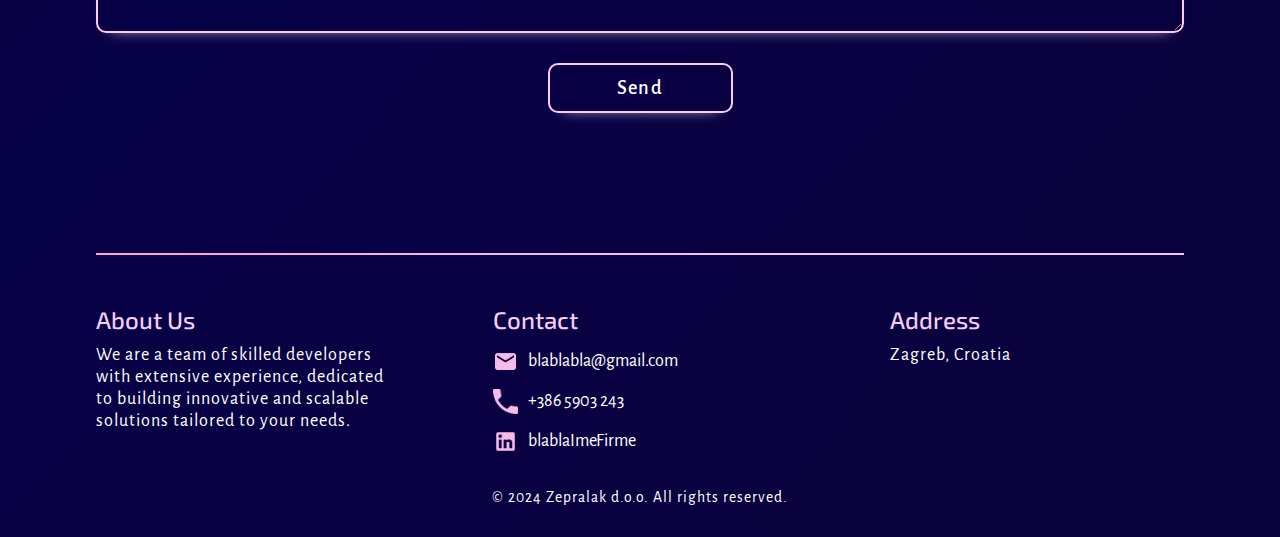
==== commit b6c8b63b: "finishing responsive homepage" ====
--- a/index.html
+++ b/index.html
@@ -9,6 +9,8 @@
       rel="stylesheet"
     />
     <link rel="stylesheet" href="styles.css" />
+    <link rel="stylesheet" href="header.css" />
+    <link rel="stylesheet" href="footer.css" />
     <title>Zepralak</title>
   </head>
   <body>
@@ -29,13 +31,17 @@
             <a href="">Contact</a>
           </div>
         </div>
-        <div class="wider-screen-nav" style="display: none">
-          <img src="logo/logo.png" alt="logo of the website, word Zepralak" />
+        <div class="wider-screen-nav">
+          <img
+            src="logo/logo.png"
+            alt="logo of the website, word Zepralak"
+            class="logo"
+          />
           <a href="">Home</a>
           <a href="">Services</a>
+          <a href="">Contact</a>
           <a href="">About us</a>
-          <a href="">Contact</a>
-          <button>Contact Us</button>
+          <a href="" id="contact-fake-btn">Contact Us</a>
         </div>
       </nav>
     </header>
@@ -65,38 +71,40 @@
             best solutions are born from collaboration. Our approach is simple:
           </p>
         </div>
-        <div class="why-us-features">
-          <img
-            src="Icone/undraw_collaborators_rgw4 3.png"
-            alt="collaboration illustration"
-          />
-          <h3>We Listen</h3>
-          <p>
-            Every project starts with understanding your vision, goals, and
-            challenges.
-          </p>
-        </div>
-        <div class="why-us-features">
-          <img
-            src="Icone/undraw_online-transactions_8chx 2.png"
-            alt="collaboration illustration"
-          />
-          <h3>We innovate:</h3>
-          <p>
-            Using cutting-edge technologies, we craft solutions that are
-            scalable and future-proof.
-          </p>
-        </div>
-        <div class="why-us-features">
-          <img
-            src="Icone/undraw_personal-website_kz7a 1.png"
-            alt="collaboration illustration"
-          />
-          <h3>We Achieve</h3>
-          <p>
-            We ensure that our work not only meets but exceeds expectations, on
-            time and within budget.
-          </p>
+        <div class="why-us-features-container">
+          <div class="why-us-features">
+            <img
+              src="Icone/undraw_collaborators_rgw4 3.png"
+              alt="collaboration illustration"
+            />
+            <h3>We Listen</h3>
+            <p>
+              Every project starts with understanding your vision, goals, and
+              challenges.
+            </p>
+          </div>
+          <div class="why-us-features">
+            <img
+              src="Icone/undraw_online-transactions_8chx 2.png"
+              alt="collaboration illustration"
+            />
+            <h3>We innovate:</h3>
+            <p>
+              Using cutting-edge technologies, we craft solutions that are
+              scalable and future-proof.
+            </p>
+          </div>
+          <div class="why-us-features">
+            <img
+              src="Icone/undraw_personal-website_kz7a 1.png"
+              alt="collaboration illustration"
+            />
+            <h3>We Achieve</h3>
+            <p>
+              We ensure that our work not only meets but exceeds expectations,
+              on time and within budget.
+            </p>
+          </div>
         </div>
       </section>
       <section class="contact-form-wrapper">
@@ -118,35 +126,37 @@
           <button id="form-button">Send</button>
         </form>
       </section>
-      <hr />
     </main>
     <footer>
-      <div class="footer-wrappers">
-        <h3 class="footer-title">About Us</h3>
-        <p>
-          We are a team of skilled developers with extensive experience,
-          dedicated to building innovative and scalable solutions tailored to
-          your needs.
-        </p>
-      </div>
-      <div class="footer-wrappers">
-        <h4 class="footer-title">Contact</h4>
-        <div class="contact-footer-wraps">
-          <img src="Icone/Email.png" alt="postmail icon" />
-          <a href="mailto:windoftrade2910@gmail.com">blablabla@gmail.com</a>
+      <hr />
+      <div class="footer-container">
+        <div class="footer-wrappers">
+          <h3 class="footer-title">About Us</h3>
+          <p>
+            We are a team of skilled developers with extensive experience,
+            dedicated to building innovative and scalable solutions tailored to
+            your needs.
+          </p>
         </div>
-        <div class="contact-footer-wraps">
-          <img src="Icone/Vector.png" alt="phone icon" />
-          <a href="tel:+385955694957">+386 5903 243</a>
+        <div class="footer-wrappers">
+          <h4 class="footer-title">Contact</h4>
+          <div class="contact-footer-wraps">
+            <img src="Icone/Email.png" alt="postmail icon" />
+            <a href="mailto:windoftrade2910@gmail.com">blablabla@gmail.com</a>
+          </div>
+          <div class="contact-footer-wraps">
+            <img src="Icone/Vector.png" alt="phone icon" />
+            <a href="tel:+385955694957">+386 5903 243</a>
+          </div>
+          <div class="contact-footer-wraps">
+            <img src="Icone/mdi_linkedin.png" alt="linkedin icon" />
+            <a href="https://villajure.com/">blablaImeFirme</a>
+          </div>
         </div>
-        <div class="contact-footer-wraps">
-          <img src="Icone/mdi_linkedin.png" alt="linkedin icon" />
-          <a href="https://villajure.com/">blablaImeFirme</a>
+        <div class="footer-wrappers">
+          <h4 class="footer-title">Address</h4>
+          <p>Zagreb, Croatia</p>
         </div>
-      </div>
-      <div class="footer-wrappers">
-        <h4 class="footer-title">Address</h4>
-        <p>Zagreb, Croatia</p>
       </div>
 
       <p id="copyright">&copy; 2024 Zepralak d.o.o. All rights reserved.</p>
--- a/styles.css
+++ b/styles.css
@@ -34,105 +34,6 @@
   overflow-x: hidden;
 }
 
-header {
-  width: 100%;
-  align-items: center;
-  justify-content: center;
-}
-
-nav {
-  width: 100%;
-  display: flex;
-  flex-direction: row;
-  align-items: center;
-  justify-content: center;
-}
-
-.smaller-screen-nav {
-  width: 85%;
-  display: flex;
-  flex-direction: row;
-  align-items: center;
-  justify-content: space-between;
-  margin: 25px 10px 25px 10px;
-}
-
-.logo {
-  width: 40%;
-  height: auto;
-}
-
-#menu-burger-icon {
-  background-color: transparent;
-  border: none;
-  width: 60px;
-}
-
-#menu-burger-icon img {
-  width: 100%;
-  height: 100%;
-}
-
-#close-button {
-  background-color: transparent;
-  border: none;
-  width: 60px;
-  align-self: flex-end;
-  margin-top: 30px;
-  margin-right: 30px;
-  transition: transform 0.3s ease;
-  cursor: pointer;
-}
-
-#close-button:hover,
-.opened-menu a:hover {
-  transform: scale(1.1);
-}
-
-#close-button img {
-  width: 100%;
-  height: 100%;
-}
-
-.opened-menu {
-  position: fixed;
-  top: 0;
-  right: 0;
-  width: 80%;
-  height: 55%;
-  background: var(--color-lighter-gradient);
-  display: none;
-  flex-direction: column;
-  align-items: center;
-  justify-content: center;
-  z-index: 1000;
-  border-bottom-left-radius: 10px;
-}
-
-.opened-menu.active {
-  display: flex;
-  flex-direction: column;
-  align-items: center;
-  justify-content: flex-start;
-}
-
-.opened-menu a {
-  font-family: var(--font-titles);
-  font-size: 2.5rem;
-  font-weight: 600;
-  margin-block: 20px;
-  color: white;
-  text-decoration: none;
-  color: rgb(24, 1, 31);
-  transition: transform 0.3s ease;
-}
-
-.opened-menu a {
-  font-family: var(--font-titles);
-  font-size: 2.5rem;
-  margin-block: 20px;
-}
-
 main {
   width: 85%;
   display: flex;
@@ -227,6 +128,13 @@
 .why-us-intro .keyword-zepralak {
   font-size: 1.85rem;
   font-weight: 500px;
+}
+
+.why-us-features-container {
+  display: flex;
+  flex-direction: column;
+  align-items: center;
+  justify-content: center;
 }
 
 .why-us-features {
@@ -318,7 +226,7 @@
 textarea {
   margin-top: 10px;
 
-  height: 120px;
+  height: 130px;
   margin-bottom: 30px;
 }
 
@@ -334,9 +242,10 @@
   border: 2.5px solid rgb(254, 203, 252);
   color: var(--color-paragraph);
   width: 95%;
-  padding: 12.5px 10px;
+  padding: 13px 10px;
   font-family: var(--font-paragraphs);
   box-shadow: 0px 10px 15px -15px rgba(255, 245, 255, 1);
+  font-size: 1.5rem;
 }
 
 textarea::placeholder,
@@ -368,62 +277,108 @@
   transform: scale(1.1);
 }
 
-hr {
-  width: 200%;
-  height: 2px;
-  background: var(--color-lighter-gradient);
-  border: none;
-}
-
-footer {
-  width: 85%;
-  display: flex;
-  flex-direction: column;
-  margin-top: 40px;
-}
-
-.footer-title {
-  font-size: 2rem;
-  font-family: var(--font-titles);
-  font-weight: 500;
-  margin-top: 20px;
-  margin-bottom: 10px;
-  color: #f6cffd;
-}
-
-.contact-footer-wraps {
-  display: flex;
-  flex-direction: row;
-  align-items: center;
-  justify-content: center;
-  justify-self: flex-start;
-  margin-block: 15px;
-}
-
-.contact-footer-wraps img {
-  height: 25px;
-  width: auto;
-  margin-right: 10px;
-}
-
-.contact-footer-wraps a {
-  font-family: var(--font-paragraphs);
-  color: white;
-  font-size: 1.5rem;
-  text-decoration: none;
-}
-
-.footer-wrappers:nth-of-type(3) {
-  margin-bottom: 40px;
-}
-
-.footer-wrappers p {
-  font-size: 1.5rem;
-}
-
-#copyright {
-  font-size: 1.3rem;
-  margin-block: 20px;
-  align-self: center;
-  margin-bottom: 30px;
-}
+@media (min-width: 700px) {
+  .why-us-features-container {
+    flex-direction: row;
+    justify-content: space-evenly;
+  }
+
+  .why-us-features {
+    max-width: 385px;
+    width: 27%;
+    height: 365px;
+  }
+
+  .why-us-features h3 {
+    font-size: 2rem;
+  }
+
+  .why-us-intro {
+    align-self: center;
+    align-items: center;
+    justify-content: center;
+    text-align: center;
+    margin-bottom: 90px;
+    margin-top: 70px;
+  }
+
+  .why-us-features:nth-of-type(2) {
+    transform: translateY(-50px);
+  }
+
+  .contact-inputs {
+    flex-direction: row;
+    justify-content: space-between;
+  }
+
+  input {
+    width: 48%;
+  }
+
+  textarea {
+    width: 100%;
+  }
+
+  #form-button {
+    width: 185px;
+    height: 50px;
+    font-size: 1.7rem;
+  }
+
+  textarea::placeholder,
+  input::placeholder {
+    font-size: 1.4rem;
+  }
+
+  .contact-form-wrapper {
+    margin-top: 70px;
+    margin-bottom: 70px;
+  }
+}
+
+@media (min-width: 1200px) {
+  .why-us-features h3 {
+    font-size: 2.5rem;
+  }
+
+  .why-us-features {
+    max-width: 385px;
+    width: 27%;
+    height: auto;
+  }
+}
+
+@media (min-width: 1000px) {
+  main {
+    width: 85%;
+  }
+
+  .welcome-section {
+    flex-direction: row;
+    justify-content: space-between;
+    margin-top: 60px;
+  }
+
+  .welcome-section-text {
+    width: 60%;
+  }
+
+  .welcome-section img {
+    width: 33%;
+  }
+}
+@media (min-width: 1350px) {
+  main {
+    width: 75%;
+  }
+}
+@media (min-width: 1550px) {
+  main {
+    width: 65%;
+  }
+}
+@media (min-width: 1650px) {
+  main {
+    width: 60%;
+  }
+}
--- a/header.css
+++ b/header.css
@@ -0,0 +1,237 @@
+:root {
+  --font-titles: "Exo 2", serif;
+  --font-paragraphs: "Alegreya Sans", serif;
+  --color-paragraph: #fceaff;
+  --color-lighter-gradient: linear-gradient(
+    295deg,
+    rgba(244, 196, 243, 1) 44%,
+    rgba(255, 163, 207, 1) 92%
+  );
+  --body-background-gradient: linear-gradient(
+    312deg,
+    rgba(10, 1, 63, 1) 16%,
+    rgba(7, 1, 71, 1) 50%,
+    rgba(23, 1, 45, 1) 87%
+  );
+}
+
+header {
+  width: 100%;
+
+  align-items: center;
+  justify-content: center;
+}
+
+nav {
+  width: 100%;
+  display: flex;
+  flex-direction: row;
+  align-items: center;
+  justify-content: center;
+}
+
+.smaller-screen-nav {
+  width: 85%;
+  display: flex;
+  flex-direction: row;
+  align-items: center;
+  justify-content: space-between;
+  margin: 25px 10px 25px 10px;
+}
+
+.logo {
+  width: 40%;
+  max-width: 160px;
+  height: auto;
+}
+
+#menu-burger-icon {
+  background-color: transparent;
+  border: none;
+  width: 18%;
+  max-width: 65px;
+}
+
+#menu-burger-icon img {
+  width: 100%;
+  height: 100%;
+}
+
+#close-button {
+  background-color: transparent;
+  border: none;
+  width: 60px;
+  align-self: flex-end;
+  margin-top: 30px;
+  margin-right: 30px;
+  transition: transform 0.3s ease;
+  cursor: pointer;
+}
+
+#close-button:hover,
+.opened-menu a:hover {
+  transform: scale(1.1);
+}
+
+#close-button img {
+  width: 100%;
+  height: 100%;
+}
+
+.opened-menu {
+  position: fixed;
+  top: 0;
+  right: 0;
+  width: 80%;
+  height: 55%;
+  background: var(--color-lighter-gradient);
+  display: none;
+  flex-direction: column;
+  align-items: center;
+  justify-content: center;
+  z-index: 1000;
+  border-bottom-left-radius: 10px;
+  max-width: 350px;
+}
+
+.opened-menu.active {
+  display: flex;
+  flex-direction: column;
+  align-items: center;
+  justify-content: flex-start;
+}
+
+.opened-menu a {
+  font-family: var(--font-titles);
+  font-size: 2.5rem;
+  font-weight: 600;
+  margin-block: 20px;
+  color: white;
+  text-decoration: none;
+  color: rgb(24, 1, 31);
+  transition: transform 0.3s ease;
+}
+
+.opened-menu a {
+  font-family: var(--font-titles);
+  font-size: 2.5rem;
+  margin-block: 20px;
+}
+
+.wider-screen-nav {
+  display: none;
+  width: 80%;
+  flex-direction: row;
+  align-items: center;
+  justify-content: space-between;
+  margin-top: 35px;
+}
+
+.wider-screen-nav a {
+  font-size: 2rem;
+  color: var(--color-paragraph);
+  text-decoration: none;
+  transition: border-bottom 0.3s ease, color 0.3s ease;
+}
+
+.wider-screen-nav a:hover {
+  border-bottom: solid 2px #ffa3cf;
+  color: #ffa3cf;
+}
+
+#contact-fake-btn {
+  background: transparent;
+  padding: 13px 20px;
+  font-size: 1.5rem;
+  border-radius: 5px;
+  color: #ffcfe6;
+  font-weight: 500;
+  letter-spacing: 1.1px;
+  border: 2px solid #ffa3cf;
+  transition: transform 0.3s ease;
+}
+
+#contact-fake-btn:hover {
+  transform: scale(1.1);
+}
+
+.scale-in-tr {
+  -webkit-animation: scale-in-tr 0.5s cubic-bezier(0.25, 0.46, 0.45, 0.94) both;
+  animation: scale-in-tr 0.5s cubic-bezier(0.25, 0.46, 0.45, 0.94) both;
+}
+
+/* ----------------------------------------------
+   * Generated by Animista on 2025-1-21 20:14:49
+   * Licensed under FreeBSD License.
+   * See http://animista.net/license for more info. 
+   * w: http://animista.net, t: @cssanimista
+   * ---------------------------------------------- */
+
+/**
+   * ----------------------------------------
+   * animation scale-in-tr
+   * ----------------------------------------
+   */
+@-webkit-keyframes scale-in-tr {
+  0% {
+    -webkit-transform: scale(0);
+    transform: scale(0);
+    -webkit-transform-origin: 100% 0%;
+    transform-origin: 100% 0%;
+    opacity: 1;
+  }
+  100% {
+    -webkit-transform: scale(1);
+    transform: scale(1);
+    -webkit-transform-origin: 100% 0%;
+    transform-origin: 100% 0%;
+    opacity: 1;
+  }
+}
+@keyframes scale-in-tr {
+  0% {
+    -webkit-transform: scale(0);
+    transform: scale(0);
+    -webkit-transform-origin: 100% 0%;
+    transform-origin: 100% 0%;
+    opacity: 1;
+  }
+  100% {
+    -webkit-transform: scale(1);
+    transform: scale(1);
+    -webkit-transform-origin: 100% 0%;
+    transform-origin: 100% 0%;
+    opacity: 1;
+  }
+}
+
+@media (min-width: 1000px) {
+  .wider-screen-nav {
+    display: flex;
+    width: 85%;
+  }
+  .smaller-screen-nav {
+    display: none;
+  }
+}
+
+@media (min-width: 1350px) {
+  .wider-screen-nav {
+    display: flex;
+    width: 75%;
+  }
+}
+
+@media (min-width: 1550px) {
+  .wider-screen-nav {
+    display: flex;
+    width: 65%;
+  }
+}
+
+@media (min-width: 1650px) {
+  .wider-screen-nav {
+    display: flex;
+    width: 60%;
+  }
+}
--- a/footer.css
+++ b/footer.css
@@ -0,0 +1,73 @@
+hr {
+  width: 100%;
+  height: 2px;
+  background: var(--color-lighter-gradient);
+  border: none;
+  margin-bottom: 30px;
+}
+
+footer {
+  width: 85%;
+  display: flex;
+  flex-direction: column;
+  margin-top: 40px;
+}
+
+.footer-title {
+  font-size: 2rem;
+  font-family: var(--font-titles);
+  font-weight: 500;
+  margin-top: 20px;
+  margin-bottom: 10px;
+  color: #f6cffd;
+}
+
+.contact-footer-wraps {
+  display: flex;
+  flex-direction: row;
+  align-items: center;
+  justify-content: center;
+  justify-self: flex-start;
+  margin-block: 15px;
+}
+
+.contact-footer-wraps img {
+  height: 25px;
+  width: auto;
+  margin-right: 10px;
+}
+
+.contact-footer-wraps a {
+  font-family: var(--font-paragraphs);
+  color: white;
+  font-size: 1.5rem;
+  text-decoration: none;
+}
+
+.footer-wrappers:nth-of-type(3) {
+  margin-bottom: 40px;
+}
+
+.footer-wrappers p {
+  font-size: 1.5rem;
+  max-width: 600px;
+}
+
+#copyright {
+  font-size: 1.3rem;
+  margin-block: 20px;
+  align-self: center;
+  margin-bottom: 30px;
+}
+
+@media (min-width: 1000px) {
+  .footer-container {
+    display: flex;
+    flex-direction: row;
+    align-items: flex-start;
+    justify-content: space-between;
+  }
+  .footer-wrappers {
+    width: 27%;
+  }
+}
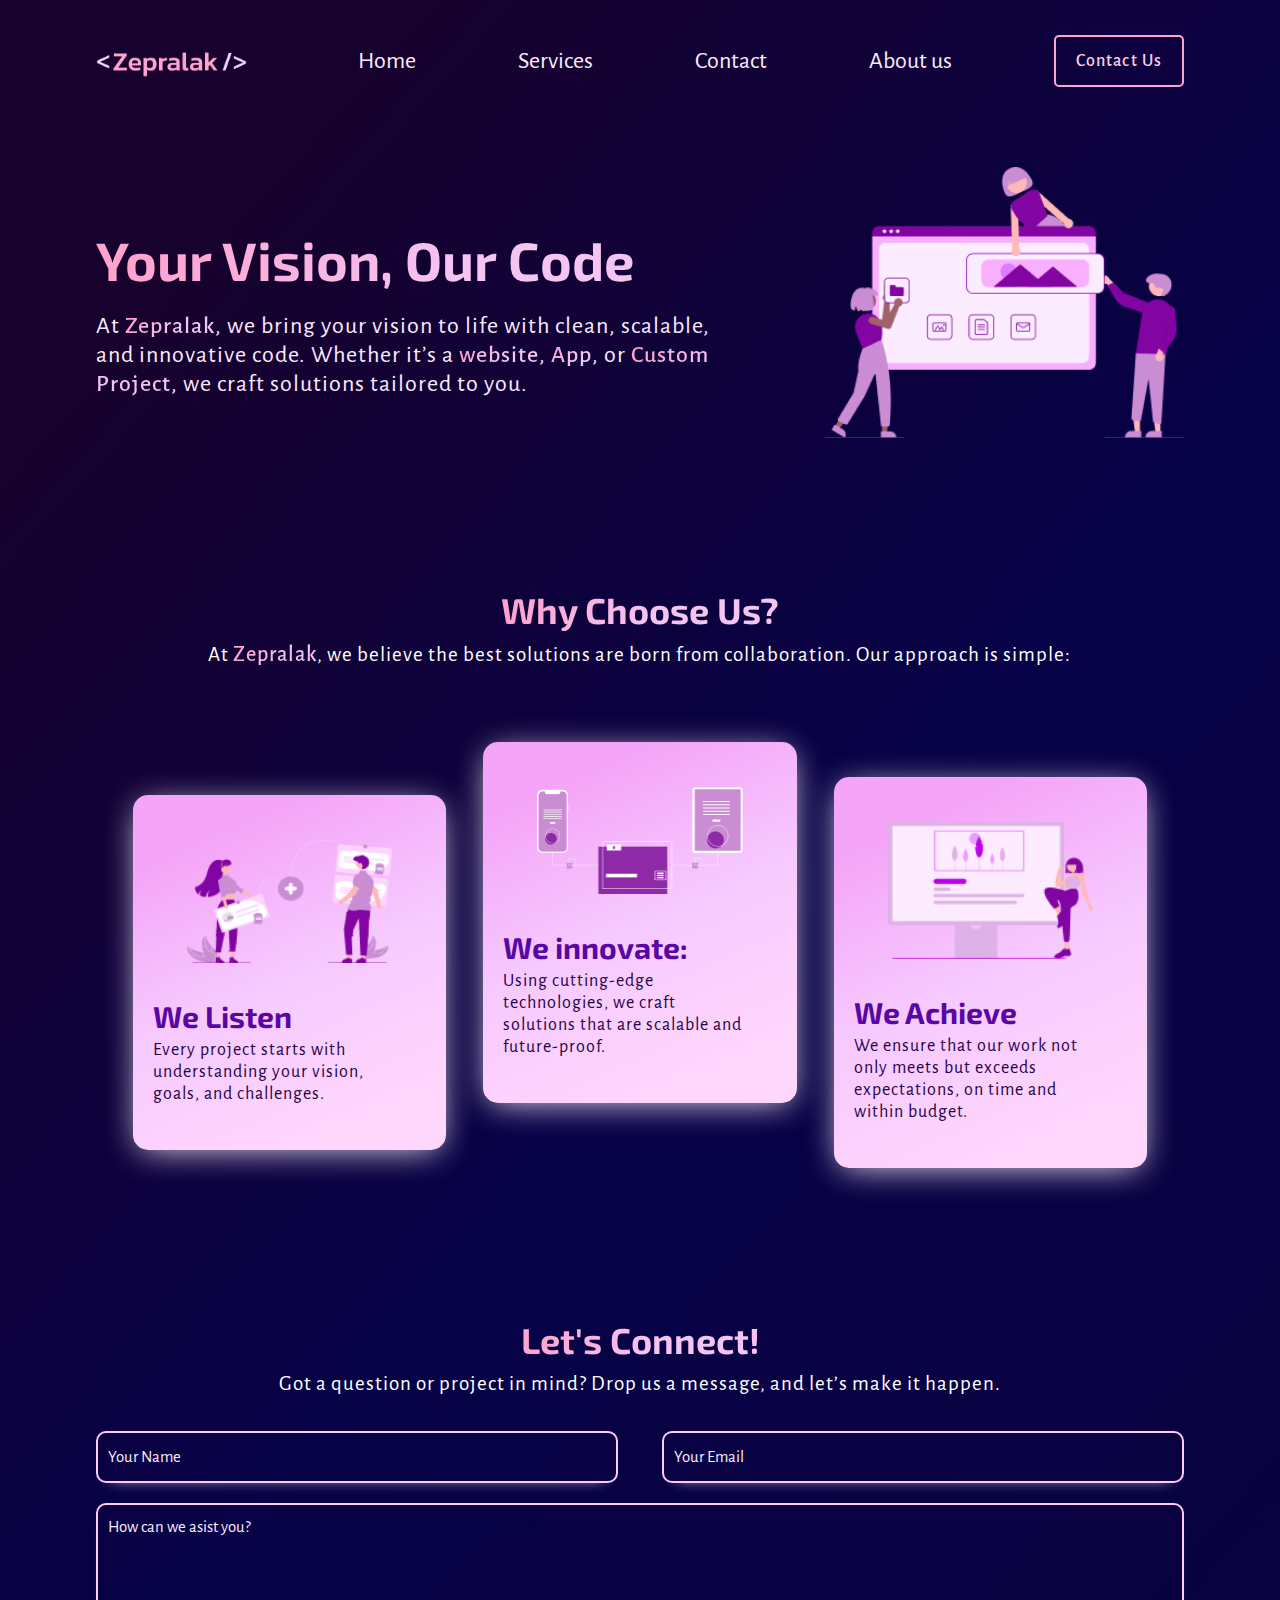
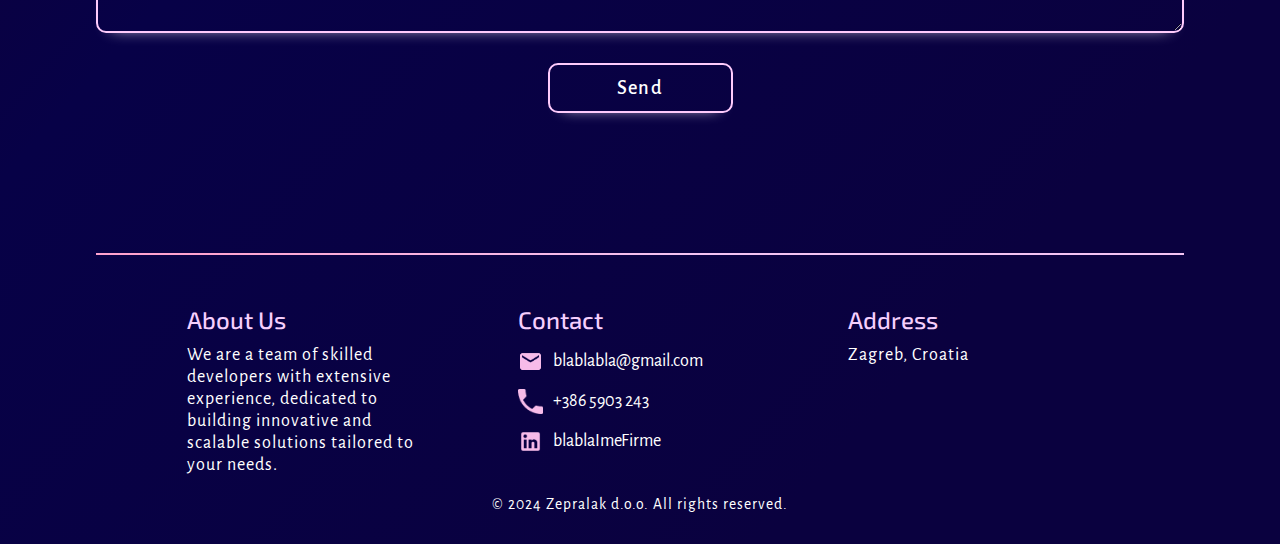
==== commit 9bd6da54: "adding services page" ====
--- a/index.html
+++ b/index.html
@@ -25,10 +25,10 @@
             <button id="close-button">
               <img src="Icone/CloseIconFinale.png" alt="close icon" />
             </button>
-            <a href="">Home</a>
-            <a href="">Services</a>
+            <a href="index.html">Home</a>
+            <a href="services.html">Services</a>
             <a href="">About Us</a>
-            <a href="">Contact</a>
+            <a href="contact.html">Contact</a>
           </div>
         </div>
         <div class="wider-screen-nav">
@@ -38,10 +38,10 @@
             class="logo"
           />
           <a href="">Home</a>
-          <a href="">Services</a>
-          <a href="">Contact</a>
+          <a href="services.html">Services</a>
+          <a href="contact.html">Contact</a>
           <a href="">About us</a>
-          <a href="" id="contact-fake-btn">Contact Us</a>
+          <a href="contact.html" id="contact-fake-btn">Contact Us</a>
         </div>
       </nav>
     </header>
@@ -131,7 +131,7 @@
       <hr />
       <div class="footer-container">
         <div class="footer-wrappers">
-          <h3 class="footer-title">About Us</h3>
+          <h4 class="footer-title">About Us</h4>
           <p>
             We are a team of skilled developers with extensive experience,
             dedicated to building innovative and scalable solutions tailored to
--- a/header.css
+++ b/header.css
@@ -156,8 +156,8 @@
 }
 
 .scale-in-tr {
-  -webkit-animation: scale-in-tr 0.5s cubic-bezier(0.25, 0.46, 0.45, 0.94) both;
-  animation: scale-in-tr 0.5s cubic-bezier(0.25, 0.46, 0.45, 0.94) both;
+  -webkit-animation: scale-in-tr 0.3s cubic-bezier(0.25, 0.46, 0.45, 0.94) both;
+  animation: scale-in-tr 0.3s cubic-bezier(0.25, 0.46, 0.45, 0.94) both;
 }
 
 /* ----------------------------------------------
--- a/footer.css
+++ b/footer.css
@@ -10,6 +10,8 @@
   width: 85%;
   display: flex;
   flex-direction: column;
+  align-items: center;
+  justify-content: center;
   margin-top: 40px;
 }
 
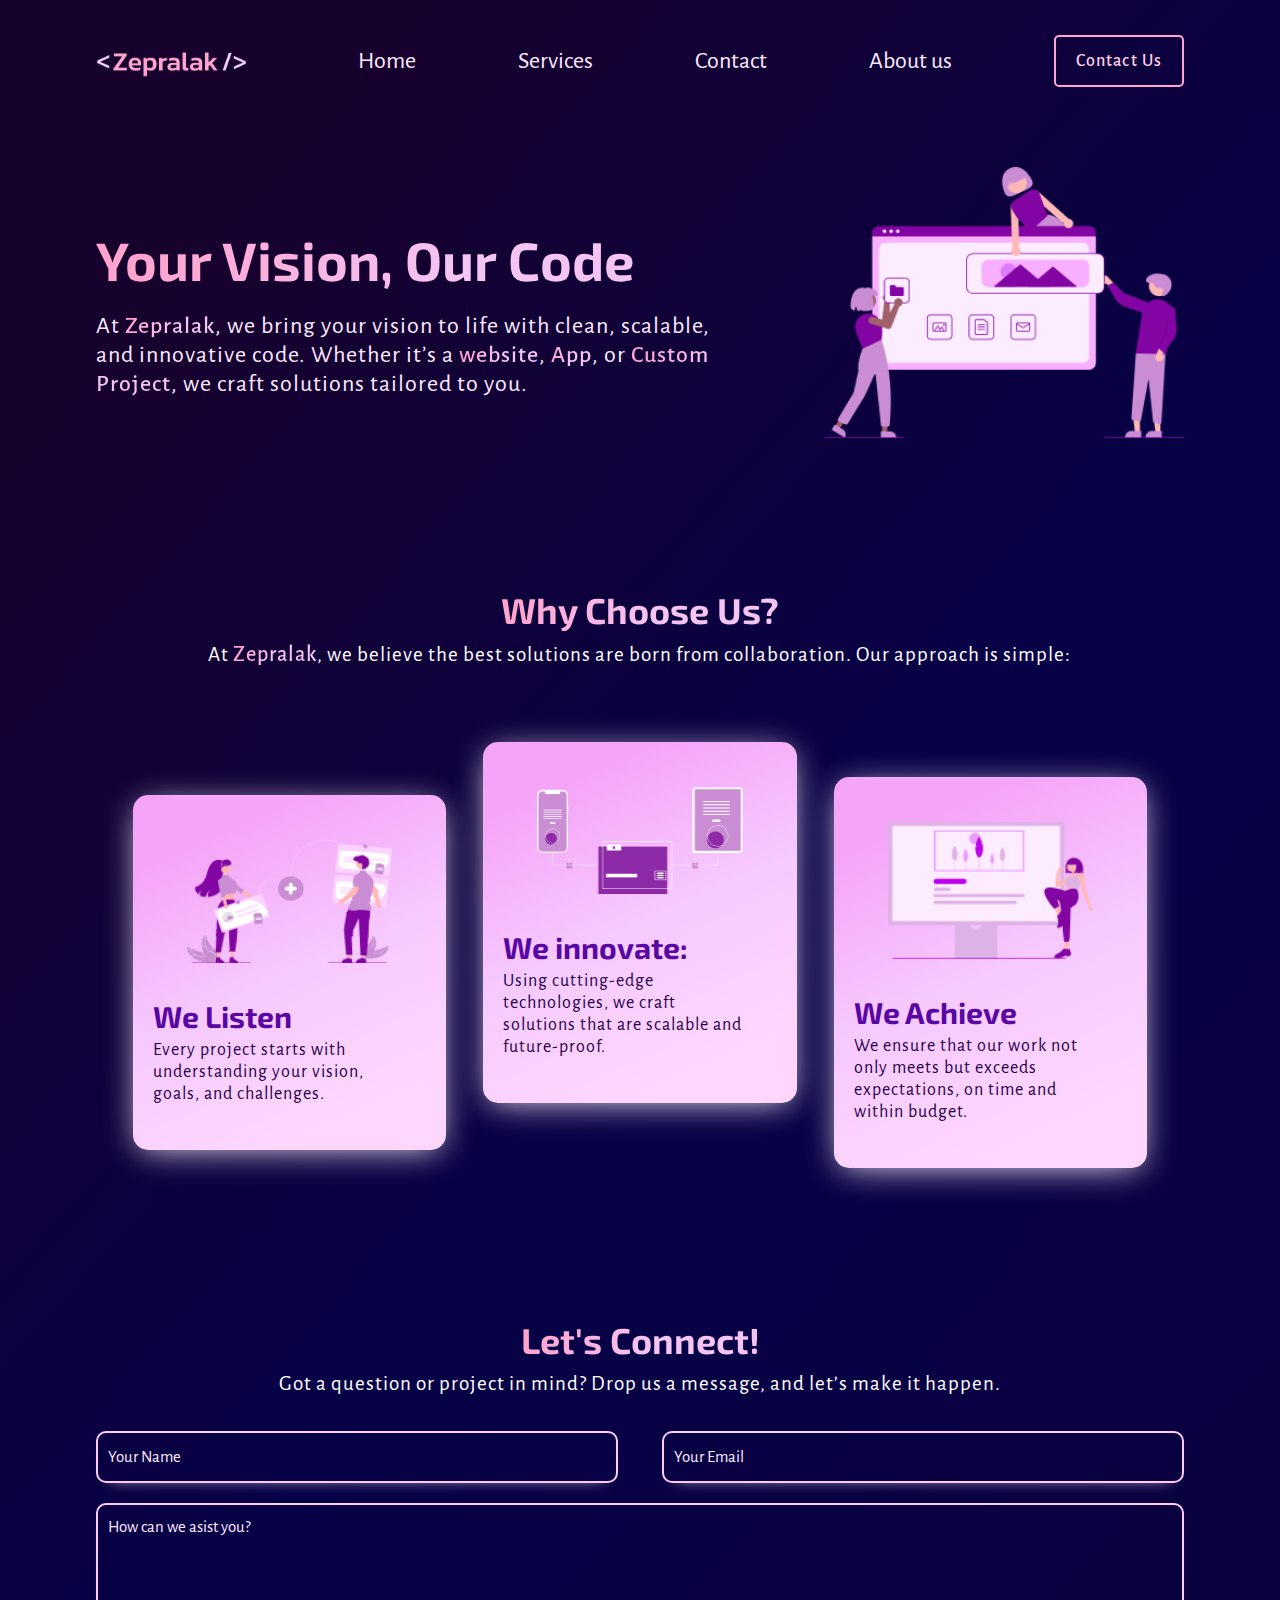
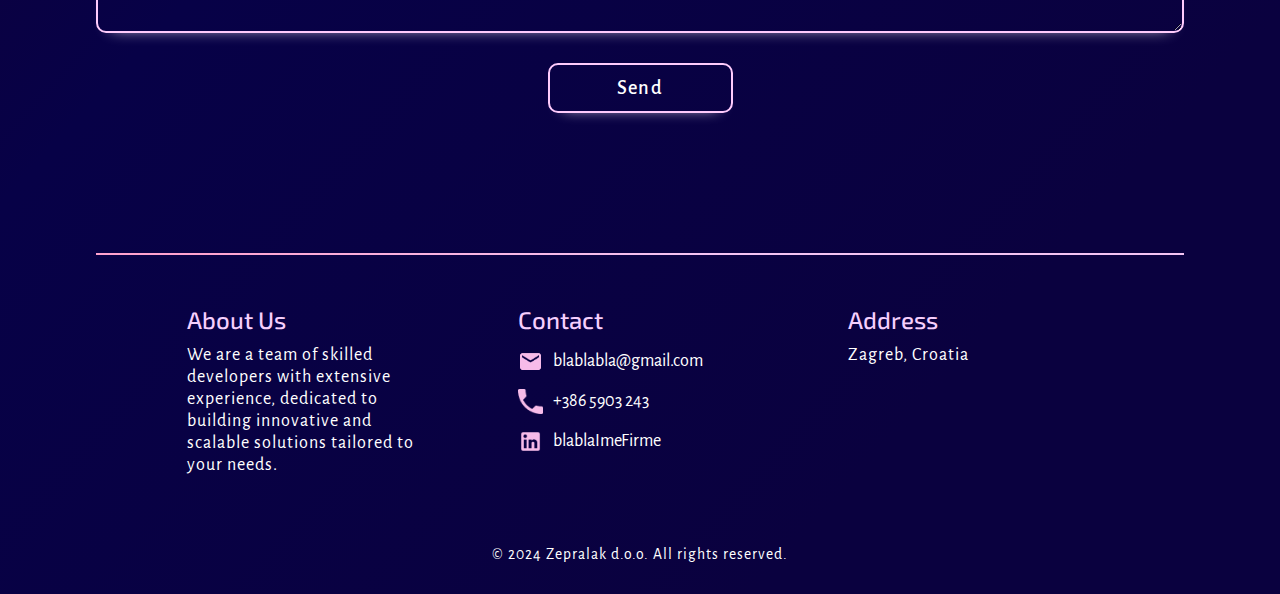
==== commit 3e4489f1: "finishing about page" ====
--- a/index.html
+++ b/index.html
@@ -27,7 +27,7 @@
             </button>
             <a href="index.html">Home</a>
             <a href="services.html">Services</a>
-            <a href="">About Us</a>
+            <a href="about.html">About Us</a>
             <a href="contact.html">Contact</a>
           </div>
         </div>
@@ -37,10 +37,10 @@
             alt="logo of the website, word Zepralak"
             class="logo"
           />
-          <a href="">Home</a>
+          <a href="index.html">Home</a>
           <a href="services.html">Services</a>
           <a href="contact.html">Contact</a>
-          <a href="">About us</a>
+          <a href="about.html">About us</a>
           <a href="contact.html" id="contact-fake-btn">Contact Us</a>
         </div>
       </nav>
--- a/footer.css
+++ b/footer.css
@@ -62,6 +62,10 @@
   margin-bottom: 30px;
 }
 
+.footer-container {
+  margin-bottom: 50px;
+}
+
 @media (min-width: 1000px) {
   .footer-container {
     display: flex;
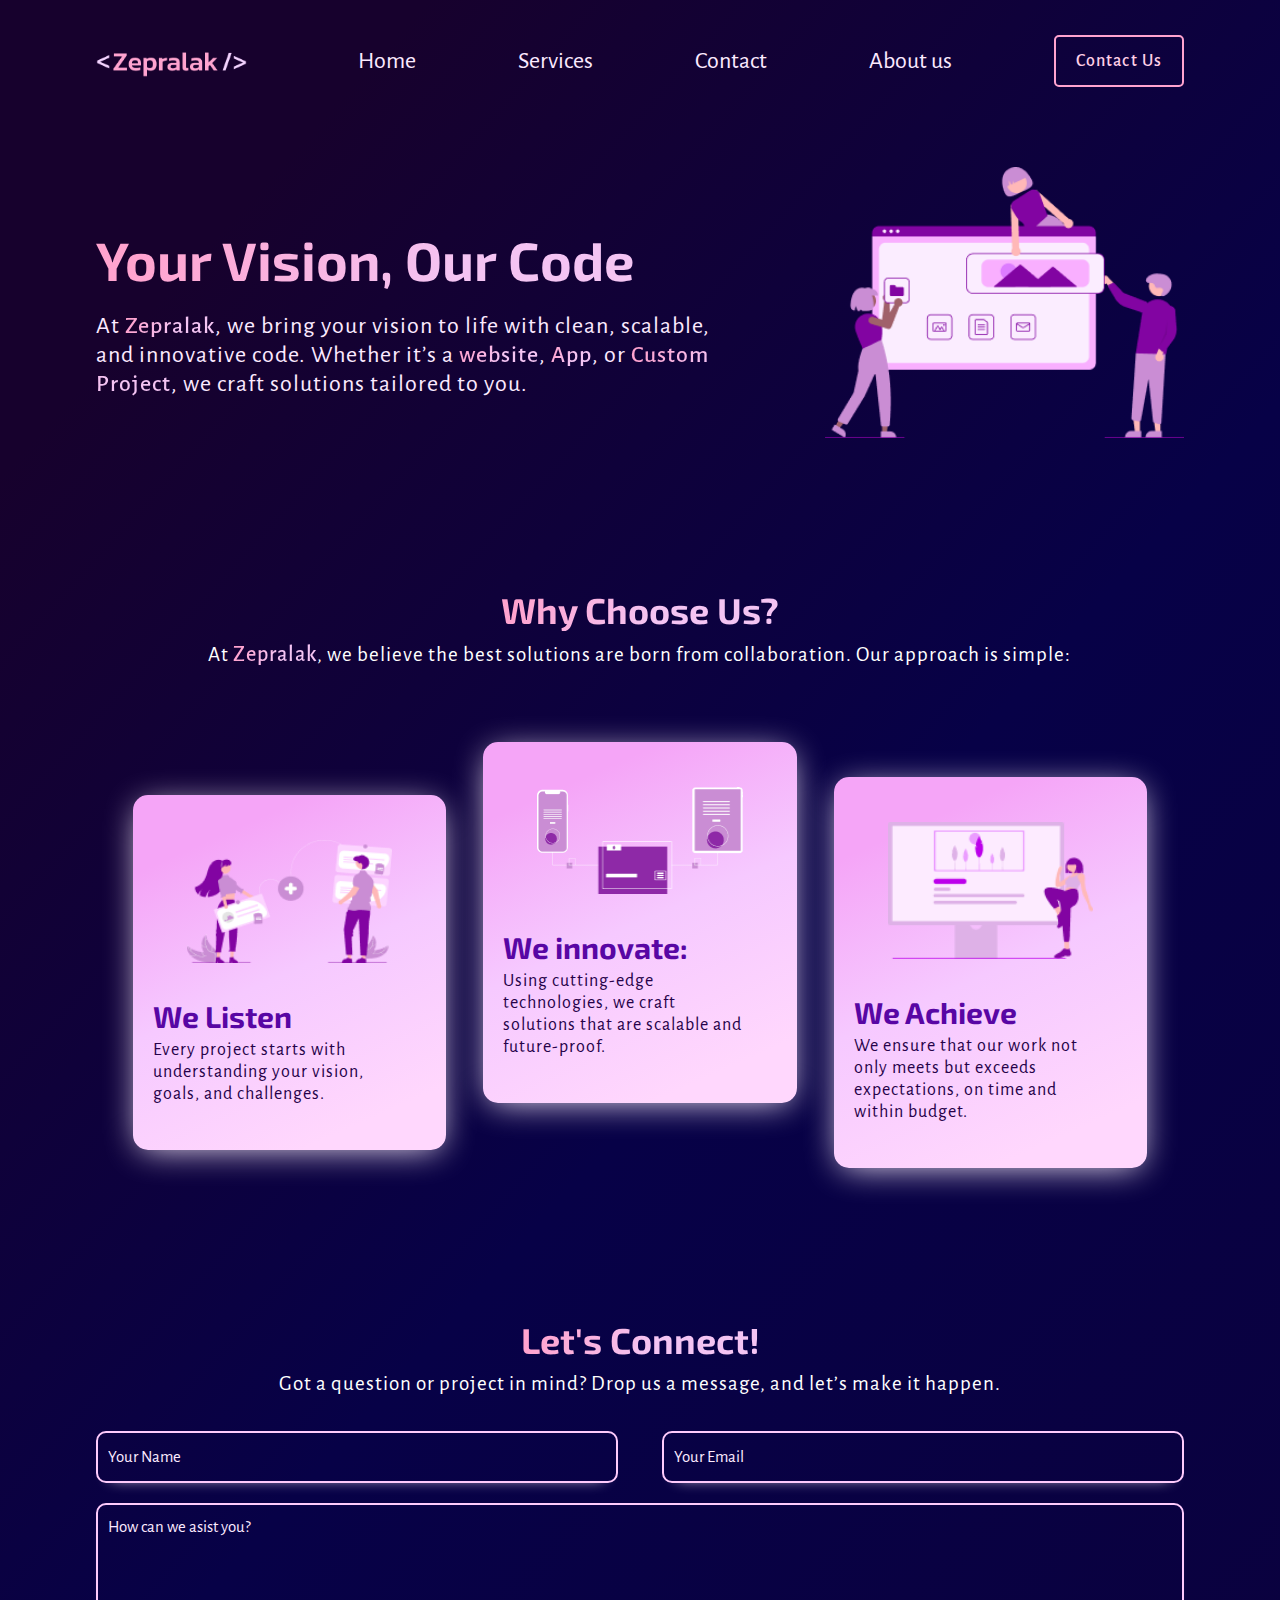
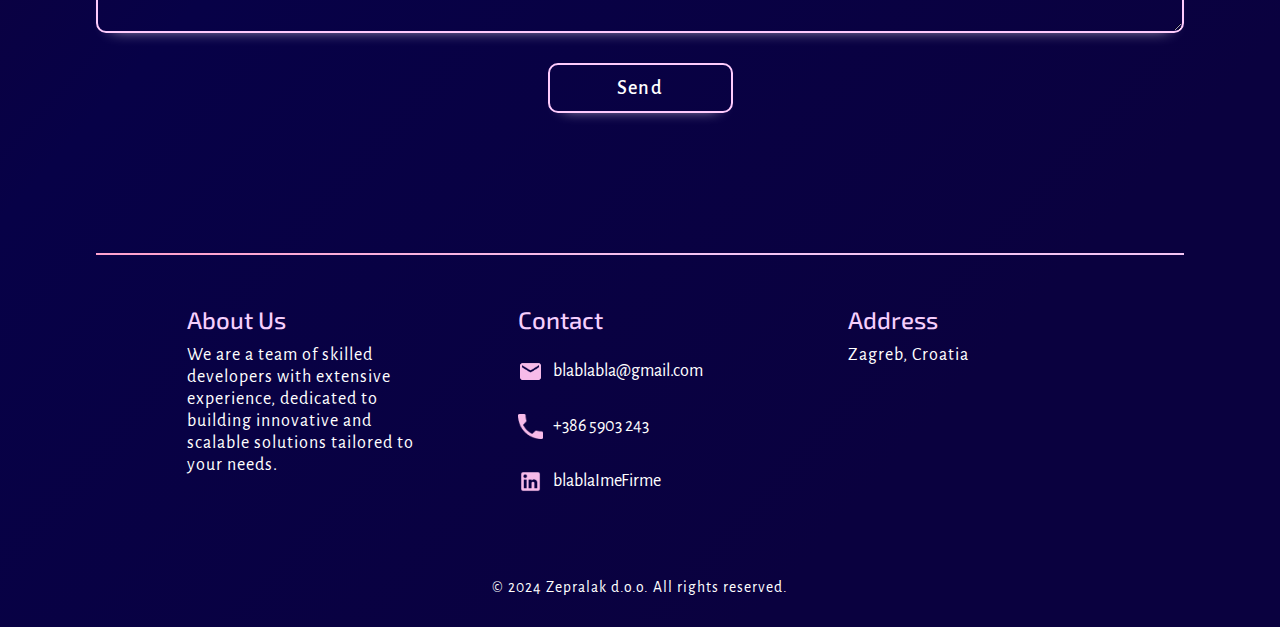
==== commit 5cff4c48: "improving seo" ====
--- a/index.html
+++ b/index.html
@@ -2,6 +2,40 @@
   <head>
     <meta charset="UTF-8" />
     <meta name="viewport" content="width=device-width, initial-scale=1.0" />
+    <meta
+      name="keywords"
+      content="web development, custom software solutions, app development, scalable web solutions, IT consulting, innovative development, website design, mobile app development, e-commerce development, startup web development, IT solutions, Zepralak"
+    />
+
+    <meta
+      name="description"
+      content="Zepralak brings your vision to life with innovative and scalable web development solutions. Let us craft a website, app, or custom project tailored to your needs."
+    />
+    <meta
+      name="keywords"
+      content="Zepralak, web development, custom apps, scalable solutions, website design, app development, innovative solutions, Croatia developers"
+    />
+    <meta name="author" content="Zepralak Team" />
+
+    <meta property="og:title" content="Zepralak - Your Vision, Our Code" />
+    <meta
+      property="og:description"
+      content="Innovative web development solutions tailored to your needs. Let's collaborate and bring your ideas to life!"
+    />
+    <meta property="og:image" content="https://imgur.com/a/H78LDOv" />
+    <meta property="og:url" content="https://zepralak.com/" />
+    <meta property="og:type" content="website" />
+
+    <meta name="twitter:card" content="summary_large_image" />
+    <meta name="twitter:title" content="Zepralak - Your Vision, Our Code" />
+    <meta
+      name="twitter:description"
+      content="Let us craft innovative and scalable solutions for your business. Your vision, our code!"
+    />
+    <meta name="twitter:image" content="https://imgur.com/a/H78LDOv" />
+
+    <link rel="canonical" href="https://zepralak.com/" />
+
     <link rel="preconnect" href="https://fonts.googleapis.com" />
     <link rel="preconnect" href="https://fonts.gstatic.com" crossorigin />
     <link
@@ -11,7 +45,34 @@
     <link rel="stylesheet" href="styles.css" />
     <link rel="stylesheet" href="header.css" />
     <link rel="stylesheet" href="footer.css" />
-    <title>Zepralak</title>
+
+    <script type="application/ld+json">
+      {
+        "@context": "https://schema.org",
+        "@type": "Organization",
+        "name": "Zepralak",
+        "url": "https://zepralak.com",
+        "logo": "https://imgur.com/a/H78LDOv",
+        "sameAs": [
+          "https://linkedin.com/in/zepralak",
+          "https://twitter.com/zepralak"
+        ],
+        "contactPoint": {
+          "@type": "ContactPoint",
+          "email": "blablabla@gmail.com",
+          "telephone": "+3865903243",
+          "contactType": "Customer Support"
+        },
+        "address": {
+          "@type": "PostalAddress",
+          "addressLocality": "Zagreb",
+          "addressCountry": "Croatia"
+        }
+      }
+    </script>
+    <link rel="icon" href="LOGO-URL/Group 52.png" type="image/png" />
+
+    <title>Zepralak - Innovative Web Development Solutions</title>
   </head>
   <body>
     <header>
--- a/header.css
+++ b/header.css
@@ -235,3 +235,54 @@
     width: 60%;
   }
 }
+
+.scale-out-tr {
+  -webkit-animation: scale-out-tr 0.3s cubic-bezier(0.55, 0.085, 0.68, 0.53)
+    both;
+  animation: scale-out-tr 0.3s cubic-bezier(0.55, 0.085, 0.68, 0.53) both;
+}
+
+/* ----------------------------------------------
+ * Generated by Animista on 2025-1-22 17:52:41
+ * Licensed under FreeBSD License.
+ * See http://animista.net/license for more info. 
+ * w: http://animista.net, t: @cssanimista
+ * ---------------------------------------------- */
+
+/**
+ * ----------------------------------------
+ * animation scale-out-tr
+ * ----------------------------------------
+ */
+@-webkit-keyframes scale-out-tr {
+  0% {
+    -webkit-transform: scale(1);
+    transform: scale(1);
+    -webkit-transform-origin: 100% 0%;
+    transform-origin: 100% 0%;
+    opacity: 1;
+  }
+  100% {
+    -webkit-transform: scale(0);
+    transform: scale(0);
+    -webkit-transform-origin: 100% 0%;
+    transform-origin: 100% 0%;
+    opacity: 1;
+  }
+}
+@keyframes scale-out-tr {
+  0% {
+    -webkit-transform: scale(1);
+    transform: scale(1);
+    -webkit-transform-origin: 100% 0%;
+    transform-origin: 100% 0%;
+    opacity: 1;
+  }
+  100% {
+    -webkit-transform: scale(0);
+    transform: scale(0);
+    -webkit-transform-origin: 100% 0%;
+    transform-origin: 100% 0%;
+    opacity: 1;
+  }
+}
--- a/footer.css
+++ b/footer.css
@@ -74,6 +74,10 @@
     justify-content: space-between;
   }
   .footer-wrappers {
+    display: flex;
+    flex-direction: column;
+    align-items: flex-start;
+    justify-content: flex-start;
     width: 27%;
   }
 }
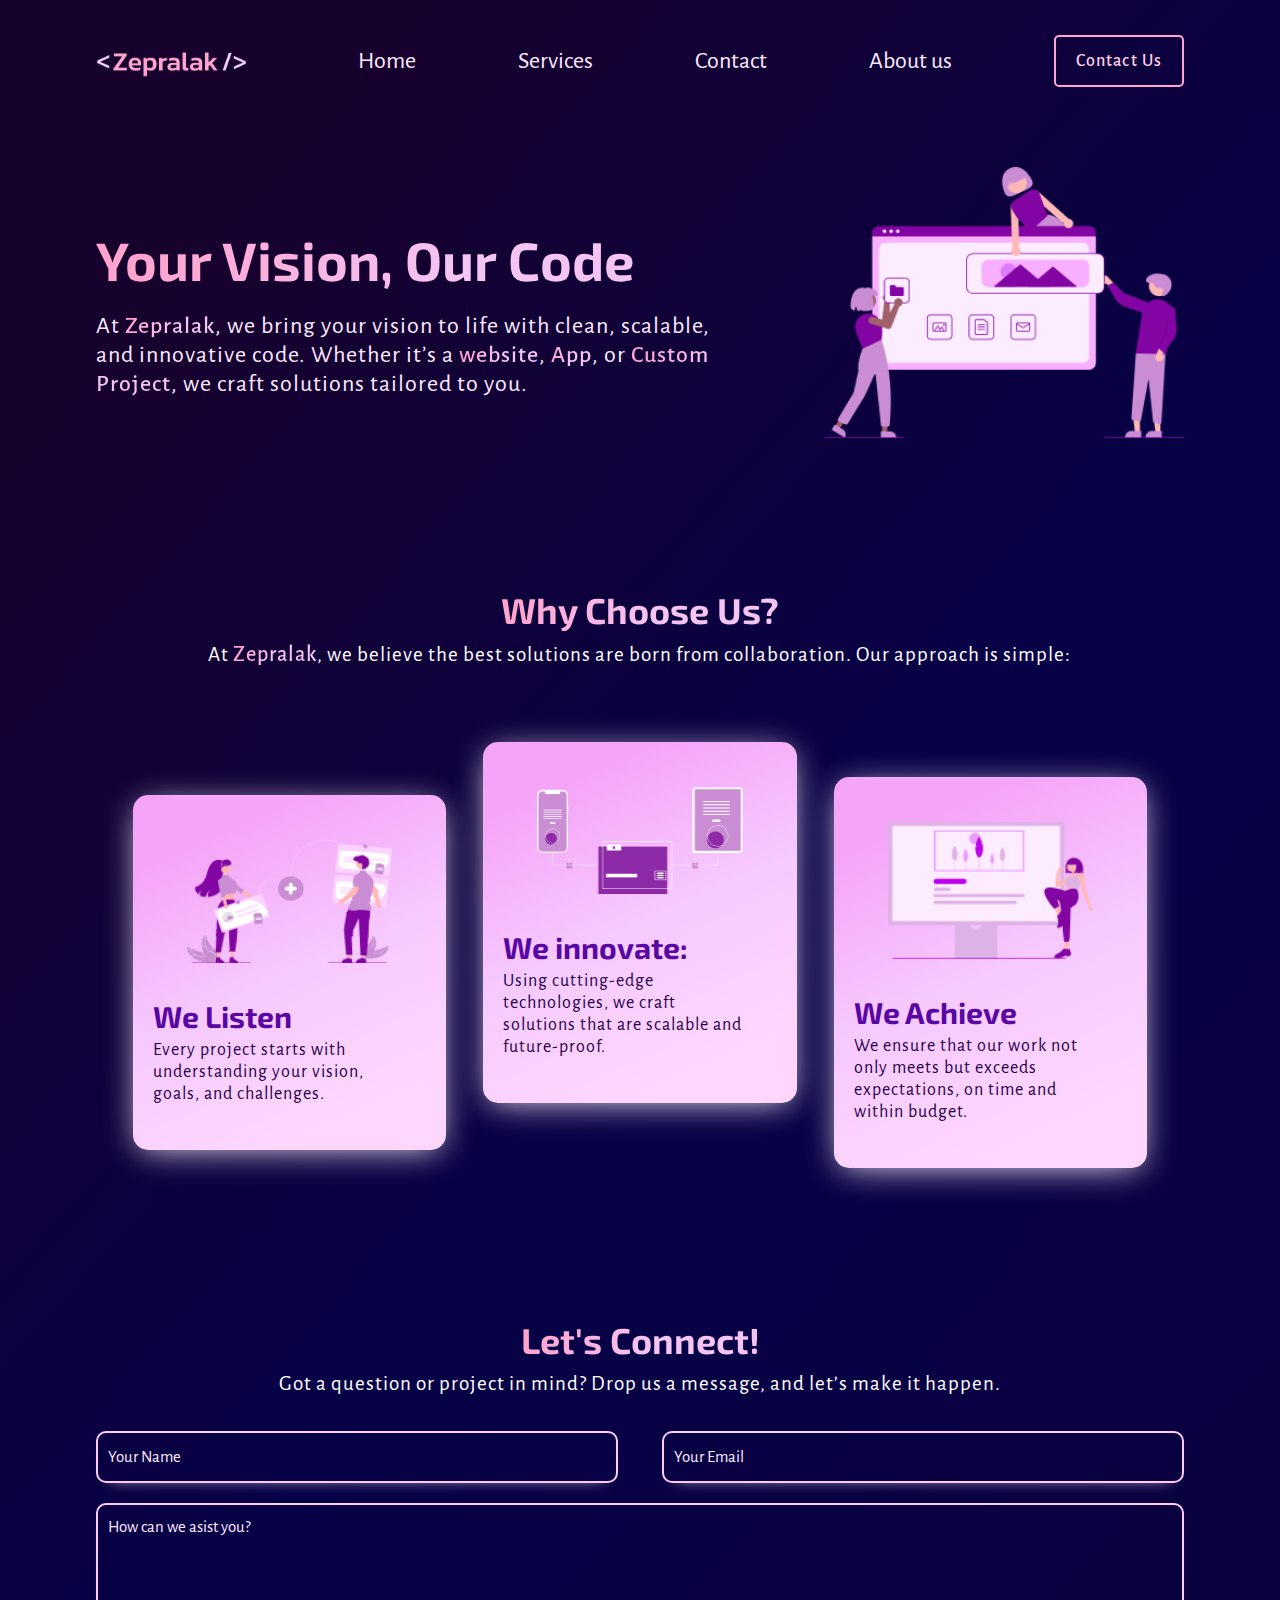
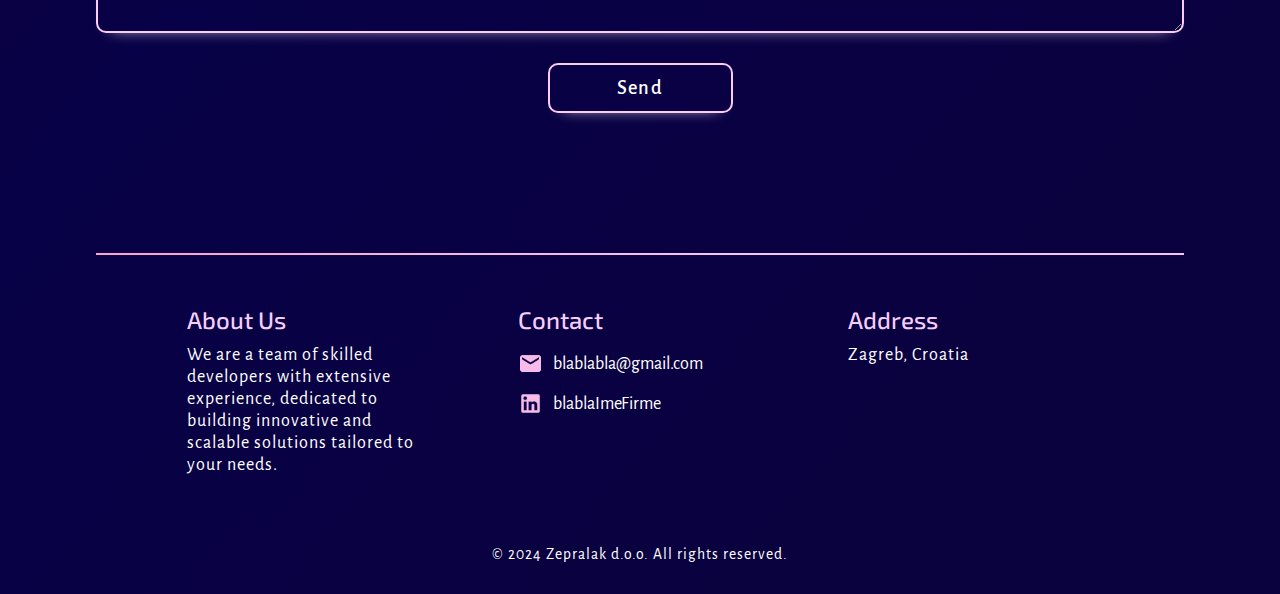
==== commit f128973c: "adding contact func" ====
--- a/index.html
+++ b/index.html
@@ -176,12 +176,22 @@
         </p>
         <form action="">
           <div class="contact-inputs">
-            <input type="text" placeholder="Your Name" />
-            <input type="text" placeholder="Your Email" />
+            <input
+              type="text"
+              id="senderName"
+              name="name"
+              placeholder="Your Name"
+            />
+            <input
+              type="text"
+              id="email"
+              name="email"
+              placeholder="Your Email"
+            />
           </div>
           <textarea
-            name=""
-            id=""
+            name="message"
+            id="message"
             placeholder="How can we asist you?"
           ></textarea>
           <button id="form-button">Send</button>
@@ -206,10 +216,6 @@
             <a href="mailto:windoftrade2910@gmail.com">blablabla@gmail.com</a>
           </div>
           <div class="contact-footer-wraps">
-            <img src="Icone/Vector.png" alt="phone icon" />
-            <a href="tel:+385955694957">+386 5903 243</a>
-          </div>
-          <div class="contact-footer-wraps">
             <img src="Icone/mdi_linkedin.png" alt="linkedin icon" />
             <a href="https://villajure.com/">blablaImeFirme</a>
           </div>
@@ -223,5 +229,6 @@
       <p id="copyright">&copy; 2024 Zepralak d.o.o. All rights reserved.</p>
     </footer>
     <script src="script.js"></script>
+    <script src="contact.js"></script>
   </body>
 </html>
--- a/footer.css
+++ b/footer.css
@@ -30,7 +30,7 @@
   align-items: center;
   justify-content: center;
   justify-self: flex-start;
-  margin-block: 15px;
+  margin-block: 7.5px;
 }
 
 .contact-footer-wraps img {
